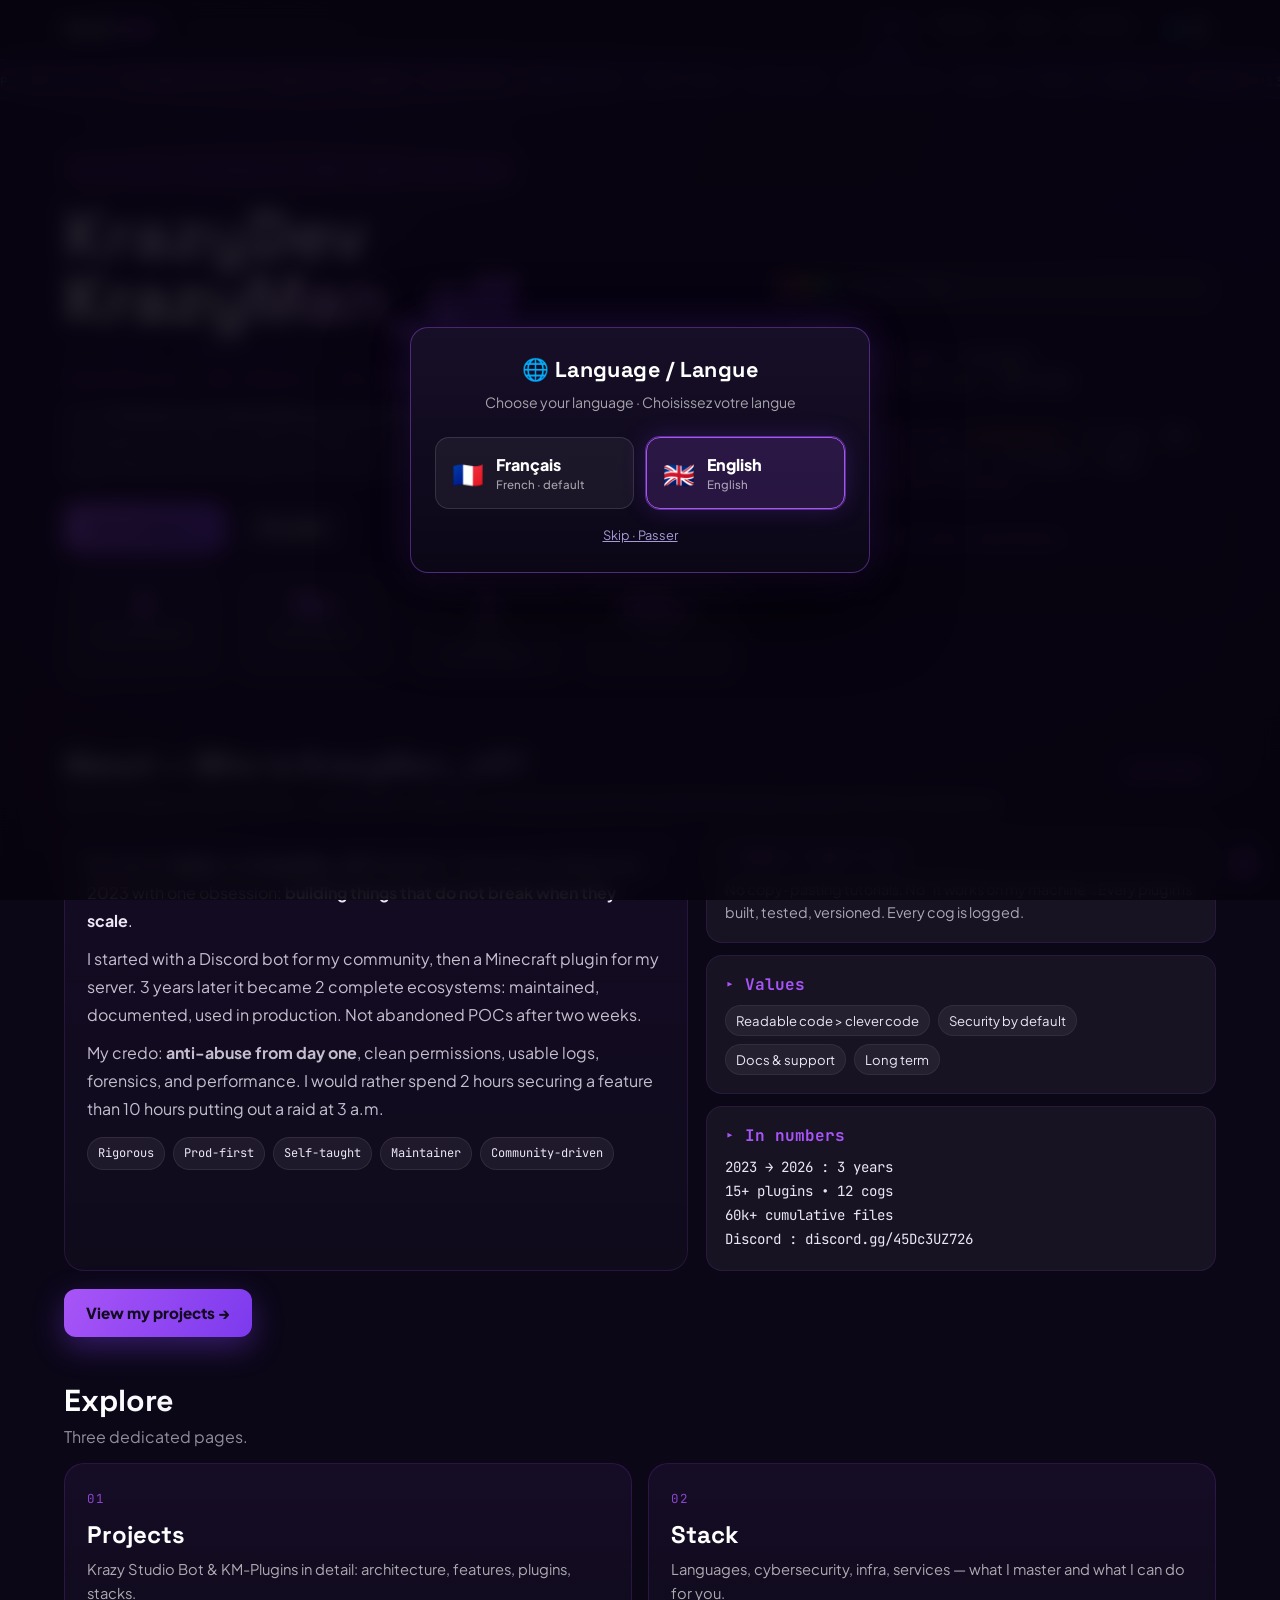
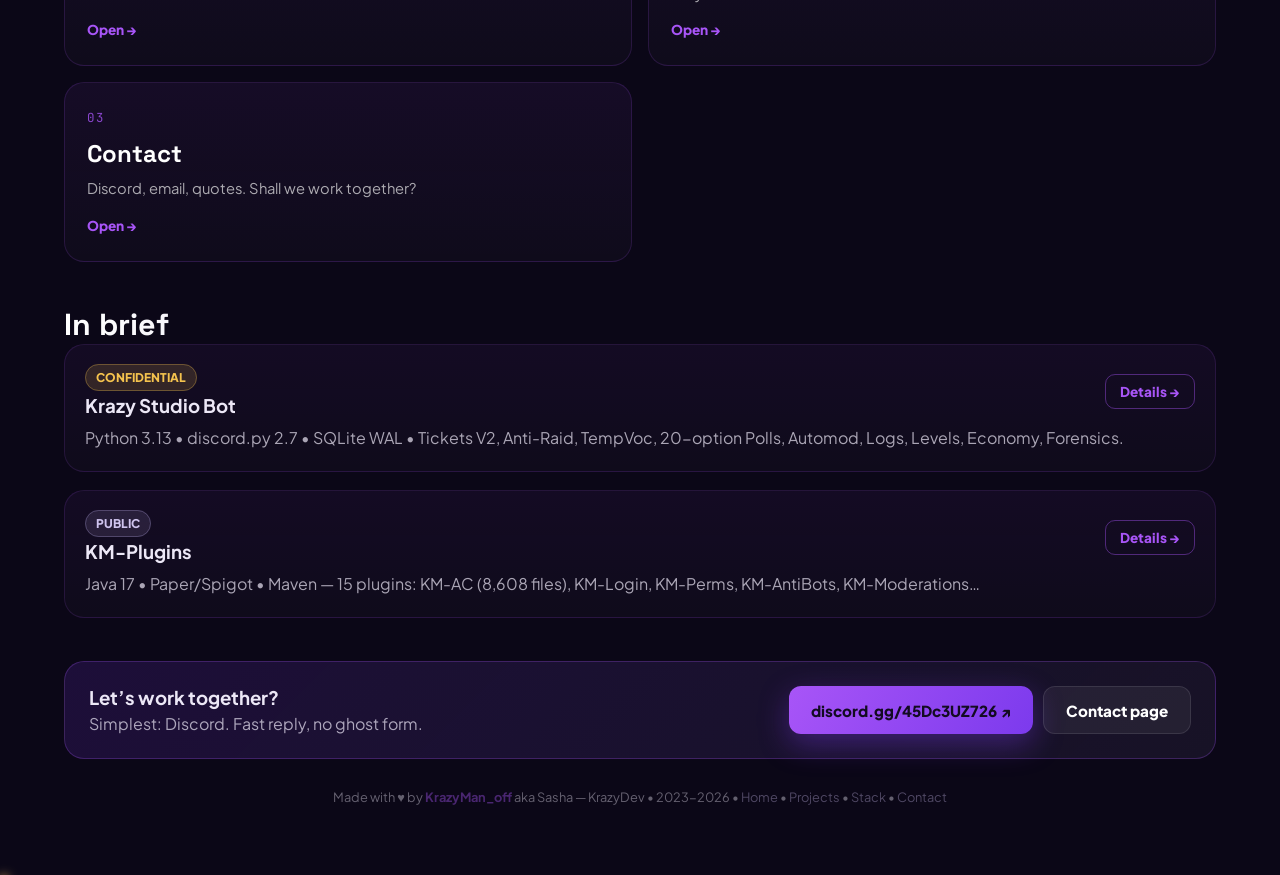
==== public/index.html @ 77fc1804 "Fix: chargez easter-egg.css sur toutes les pages + crystal plus visible" ====
<!DOCTYPE html>
<html lang="fr">
<head>
<meta charset="UTF-8">
<meta name="viewport" content="width=device-width, initial-scale=1.0">
<title>KrazyDev — KrazyMan_off (Sasha) | Accueil</title>
<script src="js/guard.js"></script>
<meta name="description" content="KrazyMan_off aka Sasha — KrazyDev. Bot Discord ultra-complet & suite KM-Plugins Minecraft premium. 3 ans de prod, 60k+ fichiers.">
<link href="https://fonts.googleapis.com/css2?family=JetBrains+Mono:wght@400;700&family=Plus+Jakarta+Sans:wght@400;600;800&family=Space+Grotesk:wght@400;600;700&display=swap" rel="stylesheet">
<link rel="stylesheet" href="css/style.css">
<link rel="stylesheet" href="css/easter-egg.css">
</head>
<body>
<div id="loader"><div class="loader-inner"><div class="loader-logo">KRAZY<span>DEV</span></div><div class="loader-bar"><span></span></div><p>Chargement sécurisé...</p></div></div>
<div id="progress"></div>
<canvas id="particles" style="opacity:.4"></canvas>
<div class="bg"></div><div class="grid-bg"></div><div class="scanline"></div>
<nav><div class="nav-inner"><div class="logo glitch" data-text="KRAZYDEV">KRAZY<span>DEV</span></div><div class="nav-links"><a href="index.html" class="active">Accueil</a><a href="projets.html">Projets</a><a href="skills.html">Stack</a><a href="contact.html">Contact</a></div></div></nav>
<div class="marquee"><div class="marquee-track"><span>PYTHON 3.13 • DISCORD.PY 2.7 • JAVA 17 • PAPER • RUST/AXUM • SQLITE WAL • ANTI-RAID • ANTI-BOT • MATPLOTLIB • MAVEN • TOKIO • TOWER • </span><span>PYTHON 3.13 • DISCORD.PY 2.7 • JAVA 17 • PAPER • RUST/AXUM • SQLITE WAL • ANTI-RAID • ANTI-BOT • MATPLOTLIB • MAVEN • TOKIO • TOWER • </span></div></div>

<!-- HERO -->
<div class="hero">
  <div class="reveal visible">
    <div class="kicker">● Disponible • Portfolio v2 • 2023 — 2026 • Prod ready</div>
    <h1 class="glitch" data-text="KrazyDev">KrazyDev<br><em>KrazyMan_off</em></h1>
    <p style="font-family:'JetBrains Mono',monospace;color:var(--red);font-size:.82rem;letter-spacing:.14em;opacity:.75;margin-top:4px">aka SASHA — CYBERSÉCURITÉ & DEV</p>
    <p style="font-family:'JetBrains Mono',monospace;color:var(--red);font-size:.95rem;margin-top:8px"><span id="typewriter" class="typewriter"></span></p>
    <p class="subtitle" style="margin-top:12px">Je construis des <b>infrastructures qui tiennent en prod</b> : un bot Discord qui gère des milliers de membres sans broncher, et une suite de plugins Paper qui fait tourner des serveurs Minecraft sans lag. Pas de bullshit, du code qui ship.</p>
    <div class="hero-cta">
      <a href="projets.html" class="btn btn-primary">Voir les projets ↓</a>
      <a href="skills.html" class="btn btn-ghost">Ma stack</a>
    </div>
    <div class="stats">
      <div class="stat"><b data-count="2">0</b><span>Écosystèmes</span></div>
      <div class="stat"><b data-count="15" data-suffix="+">0</b><span>Plugins KM</span></div>
      <div class="stat"><b data-count="3">0</b><span>Ans maintenus</span></div>
      <div class="stat"><b data-count="60" data-suffix="k+">0</b><span>Fichiers</span></div>
    </div>
  </div>
  <div class="terminal reveal visible">
    <div class="term-head"><div class="dot" style="background:#ff5f56"></div><div class="dot" style="background:#ffbd2e"></div><div class="dot" style="background:#27c93f"></div><span style="margin-left:8px;opacity:.5;font-family:'JetBrains Mono',monospace;font-size:.78rem">krazy@krazydev:~</span></div>
    <div class="term-body">
      <div><span style="opacity:.5">$</span> whoami</div>
      <div><b>KrazyMan_off — Sasha</b> — KrazyDev</div>
      <div><span style="opacity:.5">alias</span> Joshua • Dev & Sec • 2023-2026</div>
      <div style="margin-top:8px"><span style="opacity:.5">$</span> ls --prod</div>
      <div>drwxr <b>Krazy-Studio-Bot</b> <span style="color:#f5c34e">confidentiel</span> — 12 cogs • WAL</div>
      <div>drwxr <b>KM-Plugins/</b> <span style="color:#c7cdd9">public</span> — 15 plugins • Paper</div>
      <div>drwxr <b>css/ js/ src/</b> <span style="color:#a855f7">Rust/Axum</span></div>
      <div style="margin-top:8px"><span style="opacity:.5">$</span> uptime</div>
      <div><span style="color:#a855f7">● 3 ans de maintenance continue</span></div>
    </div>
  </div>
</div>

<div class="wrap">

  <!-- A PROPOS -->
  <div class="section reveal" id="apropos">
    <div style="display:flex;justify-content:space-between;align-items:baseline;gap:12px;flex-wrap:wrap">
      <h2>À propos — Qui est KrazyMan_off ?</h2>
      <span class="kicker" style="font-size:.7rem">akA SASHA</span>
    </div>
    <p class="lead">Derrière KrazyDev, il y a Sasha — passionné, têtu, et obsédé par le détail qui fait qu'un projet tient en prod.</p>
    <div style="display:grid;grid-template-columns:1.1fr .9fr;gap:18px" class="two-col">
      <div class="card" style="padding:22px;line-height:1.75">
        <p>Je m'appelle <b>Sasha</b>, alias <b>KrazyMan_off</b> (KrazyDev). Je code depuis 2023 avec une obsession : <b>faire des trucs qui ne cassent pas quand ça scale</b>.</p>
        <p style="margin-top:10px;opacity:.82">J'ai commencé par un bot Discord pour ma commu, puis un plugin Minecraft pour mon serveur. 3 ans plus tard, c'est devenu 2 écosystèmes complets, maintenus, documentés, et utilisés en prod. Pas des POCs abandonnés au bout de 2 semaines.</p>
        <p style="margin-top:10px;opacity:.82">Mon crédo : <b>anti-abus dès le jour 1</b>, perms propres, logs exploitables, forensics, et perf. Je préfère passer 2h à sécuriser une feature que 10h à éteindre un raid à 3h du mat.</p>
        <div style="display:flex;gap:8px;flex-wrap:wrap;margin-top:14px"><span class="tag">Rigoureux</span><span class="tag">Prod-first</span><span class="tag">Autodidacte</span><span class="tag">Mainteneur</span><span class="tag">Community-driven</span></div>
      </div>
      <div style="display:grid;gap:12px" class="stack-side">
        <div class="skill" style="margin:0"><h4>▸ Ce que je ne fais pas</h4><p style="opacity:.7;font-size:.9rem;line-height:1.6">Pas de copier-coller de tutos. Pas de "ça marche chez moi". Chaque plugin est buildé, testé, versionné. Chaque cog est loggé.</p></div>
        <div class="skill" style="margin:0"><h4>▸ Valeurs</h4><ul><li>Code lisible > code clever</li><li>Sécurité par défaut</li><li>Doc & support</li><li>Long terme</li></ul></div>
        <div class="skill" style="margin:0"><h4>▸ En chiffres</h4><p style="font-family:'JetBrains Mono',monospace;font-size:.88rem;line-height:1.7">2023 → 2026 : 3 ans<br>15+ plugins • 12 cogs<br>60k+ fichiers cumulés<br>Discord : discord.gg/45Dc3UZ726</p></div>
      </div>
    </div>
    <div class="nav-arrows" style="margin-top:18px"><a href="projets.html" class="btn btn-primary">Voir mes projets →</a></div>
  </div>

  <!-- NAVIGATION PAGES -->
  <div class="section reveal">
    <h2>Explorer</h2>
    <p class="lead">Trois pages dédiées.</p>
    <div class="page-grid">
      <a href="projets.html" class="page-card tilt"><div class="pc-num">01</div><h3>Projets</h3><p>Krazy Studio Bot & KM-Plugins dans le détail : archi, features, plugins, stacks.</p><span class="pc-go">Ouvrir →</span></a>
      <a href="skills.html" class="page-card tilt"><div class="pc-num">02</div><h3>Stack</h3><p>Langages, cybersécurité, infra, services — ce que je maîtrise et ce que je peux faire pour toi.</p><span class="pc-go">Ouvrir →</span></a>
      <a href="contact.html" class="page-card tilt"><div class="pc-num">03</div><h3>Contact</h3><p>Discord, email, devis. On bosse ensemble ?</p><span class="pc-go">Ouvrir →</span></a>
    </div>
  </div>

  <!-- FLASH PROJETS -->
  <div class="section reveal">
    <h2>En bref</h2>
    <div class="projects">
      <div class="card" style="padding:20px">
        <div style="display:flex;justify-content:space-between;gap:12px;flex-wrap:wrap;align-items:center">
          <div><span class="badge badge-confidentiel">CONFIDENTIEL</span><h3 style="margin-top:8px">Krazy Studio Bot</h3></div>
          <a href="projets.html" class="links-a">Détail →</a>
        </div>
        <p style="opacity:.7;margin-top:8px;line-height:1.6">Python 3.13 • discord.py 2.7 • SQLite WAL • Tickets V2, Anti-Raid, TempVoc, Sondages 20 options, Automod, Logs, Niveaux, Économie, Forensics.</p>
      </div>
      <div class="card" style="padding:20px">
        <div style="display:flex;justify-content:space-between;gap:12px;flex-wrap:wrap;align-items:center">
          <div><span class="badge badge-public">PUBLIC</span><h3 style="margin-top:8px">KM-Plugins</h3></div>
          <a href="projets.html" class="links-a">Détail →</a>
        </div>
        <p style="opacity:.7;margin-top:8px;line-height:1.6">Java 17 • Paper/Spigot • Maven — 15 plugins : KM-AC (8 608 fichiers), KM-Login, KM-Perms, KM-AntiBots, KM-Moderations…</p>
      </div>
    </div>
  </div>

  <!-- CONTACT RAPIDE -->
  <div class="section reveal">
    <div class="cta">
      <div><h3>On bosse ensemble ?</h3><p style="opacity:.7;margin-top:4px">Le plus simple : Discord. Réponse rapide, pas de formulaire fantôme.</p></div>
      <div style="display:flex;gap:10px;flex-wrap:wrap">
        <a href="https://discord.gg/45Dc3UZ726" target="_blank" class="btn btn-primary">discord.gg/45Dc3UZ726 ↗</a>
        <a href="contact.html" class="btn btn-ghost">Page contact</a>
      </div>
    </div>
  </div>

  <footer>Fait avec ♥ par <b style="color:var(--red)">KrazyMan_off</b> aka Sasha — KrazyDev • 2023-2026 • <a href="index.html">Accueil</a> • <a href="projets.html">Projets</a> • <a href="skills.html">Stack</a> • <a href="contact.html">Contact</a></footer>
</div>

<script src="js/i18n.js"></script>
<script src="js/particles.js"></script>
<script src="js/easter-egg.js"></script>
<script src="js/app.js"></script>
</body>
</html>
---- public/css/style.css ----
*{margin:0;padding:0;box-sizing:border-box}
:root{--neon:#d946ef;--red:#a855f7;--crimson:#7c3aed;--gold:#f5c34e;--gray:#a79bd4;--gray-2:#6b5f95;--dark:#0b0717;--card:rgba(255,255,255,.05)}
html{scroll-behavior:smooth}
body{font-family:'Plus Jakarta Sans',sans-serif;background:#0b0717;color:#ece7f6;overflow-x:hidden}
.bg{position:fixed;inset:0;z-index:-4;background:
  radial-gradient(1000px 700px at 15% -5%, rgba(168,85,247,.20), transparent 60%),
  radial-gradient(800px 600px at 105% 15%, rgba(124,58,237,.16), transparent 55%),
  radial-gradient(700px 500px at -10% 95%, rgba(245,195,78,.07), transparent 60%),
  linear-gradient(180deg,#0c0719 0%, #140c28 50%, #0e0a1c 100%)}
.noise{position:fixed;inset:0;z-index:0;pointer-events:none;opacity:.04;
  background-image:url('data:image/svg+xml,<svg xmlns="http://www.w3.org/2000/svg" width="120" height="120"><filter id="n"><feTurbulence type="fractalNoise" baseFrequency="0.9" numOctaves="2"/></filter><rect width="120" height="120" filter="url(%23n)" opacity="0.6"/></svg>')}
.vignette{position:fixed;inset:0;z-index:-2;pointer-events:none;background:radial-gradient(ellipse at center, transparent 62%, rgba(8,4,16,.5) 100%)}
.grid-bg{position:fixed;inset:0;z-index:-3;opacity:.07;background-image:linear-gradient(rgba(168,85,247,.5) 1px, transparent 1px), linear-gradient(90deg, rgba(168,85,247,.5) 1px, transparent 1px);background-size:50px 50px;animation:gridMove 20s linear infinite}
@keyframes gridMove{to{transform:translate(50px,50px)}}
/* étincelles d'Esprit — écho au halo violet de Tohka */
.twinkle{position:fixed;inset:0;z-index:-1;pointer-events:none;opacity:.5;
  background-image:
    radial-gradient(1.5px 1.5px at 12% 22%, rgba(245,195,78,.7) 50%, transparent 51%),
    radial-gradient(1px 1px at 68% 12%, rgba(217,70,239,.7) 50%, transparent 51%),
    radial-gradient(1.5px 1.5px at 82% 38%, rgba(168,85,247,.7) 50%, transparent 51%),
    radial-gradient(1px 1px at 35% 62%, rgba(207,180,255,.6) 50%, transparent 51%),
    radial-gradient(1.5px 1.5px at 90% 74%, rgba(245,195,78,.6) 50%, transparent 51%),
    radial-gradient(1px 1px at 20% 86%, rgba(217,70,239,.6) 50%, transparent 51%);
  background-size:380px 380px;animation:twinkle 7s ease-in-out infinite}
@keyframes twinkle{0%,100%{opacity:.32}50%{opacity:.62}}
nav{position:sticky;top:0;z-index:20;backdrop-filter:blur(16px);background:rgba(11,7,23,.8);
  border-bottom:1px solid rgba(168,85,247,.22);box-shadow:0 1px 18px rgba(124,58,237,.18)}
.nav-inner{max-width:1200px;margin:0 auto;padding:14px 24px;display:flex;justify-content:space-between;align-items:center}
.logo{font-family:'Space Grotesk',sans-serif;font-weight:700;letter-spacing:.12em}
.logo span{color:var(--red);text-shadow:0 0 14px rgba(168,85,247,.75);animation:neonPulse 2.2s ease-in-out infinite}
@keyframes neonPulse{0%,100%{text-shadow:0 0 10px rgba(168,85,247,.6)}50%{text-shadow:0 0 22px rgba(168,85,247,1), 0 0 40px rgba(124,58,237,.5)}}
.nav-links{display:flex;gap:22px}
.nav-links a{color:#fff;text-decoration:none;opacity:.62;transition:.2s;font-size:.9rem}
.nav-links a:hover{opacity:1;color:var(--red)}
.hero{max-width:1200px;margin:0 auto;padding:56px 24px 20px;display:grid;grid-template-columns:1.2fr .8fr;gap:28px;align-items:center}
@media(max-width:900px){.hero{grid-template-columns:1fr}}
.kicker{display:inline-flex;gap:8px;align-items:center;background:rgba(168,85,247,.1);border:1px solid rgba(168,85,247,.3);color:var(--red);padding:6px 14px;border-radius:100px;font-family:'JetBrains Mono',monospace;font-size:.78rem;letter-spacing:.08em;animation:fadeDown .6s ease}
h1{font-family:'Space Grotesk',sans-serif;font-size:clamp(2.4rem,6vw,4.2rem);line-height:.95;margin:18px 0 12px}
h1 em{background:linear-gradient(90deg,#fff 15%, var(--red) 40%, var(--crimson) 62%, var(--gray) 85%, #fff 100%);background-size:220% auto;-webkit-background-clip:text;-webkit-text-fill-color:transparent;font-style:normal;animation:gradientShift 5s linear infinite}
@keyframes gradientShift{to{background-position:220% center}}
.glitch{position:relative}
.glitch::before,.glitch::after{content:attr(data-text);position:absolute;inset:0;opacity:0}
.glitch:hover::before{animation:glitch1 .3s infinite;opacity:.7;color:var(--red);clip-path:polygon(0 0,100% 0,100% 45%,0 45%)}
.glitch:hover::after{animation:glitch2 .3s infinite;opacity:.7;color:var(--crimson);clip-path:polygon(0 55%,100% 55%,100% 100%,0 100%)}
@keyframes glitch1{0%{transform:translate(1px,0)}50%{transform:translate(-1px,0)}100%{transform:translate(1px,0)}}
@keyframes glitch2{0%{transform:translate(-1px,0)}50%{transform:translate(1px,0)}100%{transform:translate(-1px,0)}}
.subtitle{opacity:.74;line-height:1.65;max-width:620px}
.scanline{position:fixed;inset:0;pointer-events:none;z-index:1;opacity:.05;background:repeating-linear-gradient(0deg, transparent 0px, transparent 2px, rgba(168,85,247,.6) 3px);animation:scan 8s linear infinite}
@keyframes scan{from{transform:translateY(0)}to{transform:translateY(20px)}}
.hero-cta{display:flex;gap:12px;margin-top:22px;flex-wrap:wrap}
.btn{height:48px;padding:0 22px;border-radius:12px;border:none;font-weight:800;cursor:pointer;transition:transform .15s, box-shadow .15s;display:inline-flex;align-items:center;justify-content:center;text-decoration:none;font-family:'Plus Jakarta Sans',sans-serif;font-size:.95rem}
.btn:hover{transform:translateY(-2px)}
.btn-primary{background:linear-gradient(120deg,var(--red),var(--crimson));color:#130b22;box-shadow:0 10px 30px rgba(124,58,237,.38)}
.btn-ghost{background:rgba(255,255,255,.06);border:1px solid rgba(255,255,255,.1);color:#fff}
.terminal{background:rgba(19,12,34,.92);border:1px solid rgba(168,85,247,.18);border-radius:18px;overflow:hidden;box-shadow:0 20px 60px rgba(0,0,0,.5);transform:translateY(0);animation:floatCard 6s ease-in-out infinite}
@keyframes floatCard{0%,100%{transform:translateY(0)}50%{transform:translateY(-6px)}}
.term-head{height:38px;background:rgba(255,255,255,.04);display:flex;align-items:center;gap:8px;padding:0 14px;border-bottom:1px solid rgba(168,85,247,.12)}
.dot{width:12px;height:12px;border-radius:50%}
.term-body{padding:18px 16px;font-family:'JetBrains Mono',monospace;font-size:.86rem;line-height:1.7;color:#c8bcdc}
.term-body b{color:var(--red)}
.wrap{max-width:1200px;margin:0 auto;padding:0 24px 60px}
.section{margin-top:44px}
.section h2{font-family:'Space Grotesk',sans-serif;font-size:1.9rem;background:linear-gradient(90deg,#fff, var(--gray));-webkit-background-clip:text;-webkit-text-fill-color:transparent}
.lead{opacity:.6;margin:6px 0 16px}
.reveal{opacity:0;transform:translateY(18px);transition:opacity .6s ease, transform .6s ease}
.reveal.visible{opacity:1;transform:translateY(0)}
.stats{display:grid;grid-template-columns:repeat(4,1fr);gap:12px;margin-top:18px}
@media(max-width:700px){.stats{grid-template-columns:repeat(2,1fr)}}
.stat{background:var(--card);border:1px solid rgba(168,85,247,.12);border-radius:16px;padding:16px;text-align:center;transition:transform .2s, border-color .2s}
.stat:hover{transform:translateY(-4px);border-color:rgba(168,85,247,.4)}
.stat b{font-size:1.8rem;color:var(--red);display:block;text-shadow:0 0 14px rgba(168,85,247,.5)}
.stat span{font-size:.75rem;letter-spacing:.1em;text-transform:uppercase;opacity:.6}
.projects{display:grid;gap:18px}
.card{background:linear-gradient(180deg, rgba(168,85,247,.06), rgba(255,255,255,.02));border:1px solid rgba(168,85,247,.14);border-radius:20px;overflow:hidden;transition:transform .25s, box-shadow .25s, border-color .25s}
.card:hover{transform:translateY(-6px);border-color:rgba(168,85,247,.5);box-shadow:0 20px 50px rgba(0,0,0,.4), 0 0 34px rgba(124,58,237,.16)}
.card-head{padding:22px 22px 0;display:flex;justify-content:space-between;gap:12px;flex-wrap:wrap}
.badge{padding:5px 10px;border-radius:100px;font-size:.75rem;font-weight:800}
.badge-maintenu{background:rgba(217,70,239,.14);color:#f0a1fa;border:1px solid rgba(217,70,239,.34)}
.badge-confidentiel{background:rgba(245,195,78,.14);color:var(--gold);border:1px solid rgba(245,195,78,.3)}
.badge-public{background:rgba(167,155,212,.14);color:#cfc4ee;border:1px solid rgba(167,155,212,.32)}
.badge-stress{background:rgba(56,239,125,.12);color:#5cf09a;border:1px solid rgba(56,239,125,.35)}
.badge-dev{background:rgba(245,195,78,.14);color:var(--gold);border:1px solid rgba(245,195,78,.32)}
.tags{display:flex;gap:8px;flex-wrap:wrap;margin:12px 0}
.tag{font-family:'JetBrains Mono',monospace;font-size:.75rem;background:rgba(255,255,255,.06);border:1px solid rgba(255,255,255,.08);padding:5px 10px;border-radius:100px;transition:.2s}
.tag:hover{background:rgba(168,85,247,.14);border-color:rgba(168,85,247,.34)}
.links{display:flex;gap:10px;flex-wrap:wrap;margin-top:14px}
.links a{font-size:.85rem;font-weight:700;text-decoration:none;padding:8px 14px;border-radius:10px;border:1px solid rgba(255,255,255,.1);background:rgba(255,255,255,.05);color:#fff;transition:.2s}
.links a:hover{background:rgba(255,255,255,.12)}
.links a.primary{background:linear-gradient(120deg,var(--red),var(--crimson));color:#fff}
.subgrid{display:grid;grid-template-columns:repeat(3,1fr);gap:10px;margin-top:14px}
@media(max-width:900px){.subgrid{grid-template-columns:repeat(2,1fr)}}
@media(max-width:560px){.subgrid{grid-template-columns:1fr}}
.mini{background:rgba(255,255,255,.04);border:1px solid rgba(255,255,255,.07);border-radius:14px;padding:12px;transition:.2s}
.mini:hover{background:rgba(168,85,247,.08);transform:translateY(-2px)}
.plg-ico{width:44px;height:44px;border-radius:50%;flex-shrink:0;object-fit:contain;filter:drop-shadow(0 0 8px rgba(168,85,247,.3));transition:filter .25s}
.card:hover .plg-ico{filter:drop-shadow(0 0 14px rgba(168,85,247,.55))}
.st-chips{display:flex;gap:8px;flex-wrap:wrap;margin-top:12px;align-items:center}
.st-chip{display:inline-flex;align-items:center;gap:6px;background:rgba(255,255,255,.05);border:1px solid rgba(255,255,255,.1);border-radius:100px;padding:4px 11px;font-family:'JetBrains Mono',monospace;font-size:.72rem;color:#cfc4ee;cursor:help;transition:.2s}
.st-chip img{width:15px;height:15px;object-fit:contain}
.st-chip:hover{border-color:rgba(168,85,247,.45);background:rgba(168,85,247,.09)}
.st-chip-ok img{filter:drop-shadow(0 0 4px rgba(56,239,125,.4))}
.st-chip-no img{filter:drop-shadow(0 0 4px rgba(168,85,247,.45))}

/* ==== BENCHMARKS ==== */
.bench-grid{display:grid;grid-template-columns:repeat(3,1fr);gap:8px;margin-top:12px}
.bench{background:rgba(11,7,23,.5);border:1px solid rgba(168,85,247,.2);border-radius:12px;padding:10px 8px;text-align:center;transition:border-color .25s, background .25s}
.bench:hover{border-color:rgba(168,85,247,.55);background:rgba(168,85,247,.09)}
.bench b{display:block;font-size:1.15rem;color:var(--red);text-shadow:0 0 12px rgba(168,85,247,.5);font-family:'JetBrains Mono',monospace}
.bench span{display:block;font-size:.66rem;letter-spacing:.08em;text-transform:uppercase;opacity:.55;margin-top:3px}
/* ==== DOWNLOAD ==== */
.dl-wrap{margin-top:14px;display:flex;align-items:center;justify-content:space-between;gap:10px;flex-wrap:wrap;border-top:1px dashed rgba(255,255,255,.06);padding-top:14px}
.dl-btn{display:inline-flex;align-items:center;gap:8px;padding:10px 18px;border-radius:10px;font-family:'JetBrains Mono',monospace;font-size:.8rem;font-weight:700;text-decoration:none;background:linear-gradient(120deg,var(--red),var(--crimson));color:#fff;box-shadow:0 8px 24px rgba(124,58,237,.36);transition:.2s;cursor:pointer}
.dl-btn:hover{transform:translateY(-2px);box-shadow:0 12px 30px rgba(124,58,237,.5)}
.dl-btn.disabled{background:rgba(255,255,255,.05);border:1px solid rgba(255,255,255,.12);color:#6b5f95;box-shadow:none;cursor:not-allowed;pointer-events:none}
.dl-btn.disabled:hover{transform:none;box-shadow:none}

/* ==== DOWNLOAD MODAL (style Modrinth) ==== */
.dl-backdrop{position:fixed;inset:0;z-index:1000;background:rgba(6,3,14,.82);backdrop-filter:blur(8px);display:flex;align-items:center;justify-content:center;opacity:0;visibility:hidden;transition:opacity .25s, visibility .25s;padding:20px}
.dl-backdrop.open{opacity:1;visibility:visible}
.dl-pop{width:min(600px,100%);max-height:90vh;overflow:auto;background:linear-gradient(180deg,rgba(23,15,40,.98),rgba(11,7,23,.98));border:1px solid rgba(168,85,247,.4);border-radius:18px;box-shadow:0 30px 80px rgba(0,0,0,.6), 0 0 40px rgba(124,58,237,.22);transform:translateY(14px);transition:transform .25s;color:#fff}
.dl-backdrop.open .dl-pop{transform:translateY(0)}
.dl-pop-head{display:flex;gap:14px;align-items:center;padding:20px 22px 14px;border-bottom:1px solid rgba(255,255,255,.06)}
.dl-pop-head img{width:46px;height:46px;border-radius:50%;object-fit:contain;filter:drop-shadow(0 0 8px rgba(168,85,247,.35))}
.dl-pop-head h3{font-size:1.25rem;letter-spacing:.02em}
.dl-pop-head .dl-x{margin-left:auto;background:rgba(255,255,255,.05);border:1px solid rgba(255,255,255,.12);color:#cfc4ee;width:34px;height:34px;border-radius:10px;cursor:pointer;font-size:1rem;transition:.2s;font-family:'Plus Jakarta Sans',sans-serif}
.dl-pop-head .dl-x:hover{background:rgba(168,85,247,.16);border-color:rgba(168,85,247,.45);color:#fff}
.dl-pop-body{padding:18px 22px 24px}
.dl-lbl{font-family:'JetBrains Mono',monospace;font-size:.68rem;letter-spacing:.14em;text-transform:uppercase;color:var(--gray);margin:0 0 9px;display:flex;align-items:center;gap:8px}
.dl-lbl::after{content:"";flex:1;height:1px;background:linear-gradient(90deg,rgba(255,255,255,.14),transparent)}
.dl-plats{display:grid;grid-template-columns:1fr 1fr;gap:10px;margin-bottom:6px}
@media(max-width:520px){.dl-plats{grid-template-columns:1fr}}
.dl-plat{background:rgba(255,255,255,.04);border:1px solid rgba(255,255,255,.1);border-radius:12px;padding:13px 14px;cursor:pointer;transition:.2s;position:relative}
.dl-plat:hover{border-color:rgba(168,85,247,.4);background:rgba(168,85,247,.07)}
.dl-plat.active{border-color:var(--red);background:rgba(168,85,247,.12);box-shadow:0 0 0 1px rgba(168,85,247,.45), 0 0 24px rgba(124,58,237,.2)}
.dl-plat.active::after{content:"✓";position:absolute;top:10px;right:12px;color:var(--red);font-weight:800}
.dl-plat b{display:block;font-size:.9rem;font-weight:800}
.dl-plat small{display:block;font-size:.72rem;opacity:.55;margin-top:3px;font-family:'JetBrains Mono',monospace}
.dl-vers{margin-top:16px}
.dl-gv{display:flex;gap:10px;flex-wrap:wrap}
.dl-ver{background:rgba(167,155,212,.08);border:1px solid rgba(167,155,212,.34);border-radius:10px;padding:9px 16px;cursor:pointer;font-family:'JetBrains Mono',monospace;font-size:.82rem;transition:.2s;color:#cfc4ee}
.dl-ver:hover{border-color:rgba(168,85,247,.7);background:rgba(168,85,247,.16)}
.dl-ver.active{background:rgba(168,85,247,.18);border-color:var(--red);color:var(--red)}
.dl-proxy{margin-top:16px}
.dl-proxy select{width:100%;background:rgba(11,7,23,.9);border:1px solid rgba(255,255,255,.14);border-radius:10px;padding:11px 14px;color:#fff;font-family:'JetBrains Mono',monospace;font-size:.85rem;transition:.2s;cursor:pointer}
.dl-proxy select:focus{border-color:var(--red);outline:none;box-shadow:0 0 0 3px rgba(168,85,247,.18)}
.dl-sum{margin-top:16px;display:flex;align-items:center;justify-content:space-between;gap:10px;background:rgba(168,85,247,.07);border:1px dashed rgba(168,85,247,.34);border-radius:12px;padding:11px 14px;font-family:'JetBrains Mono',monospace;font-size:.74rem}
.dl-sum .f{color:var(--red);word-break:break-all}
.dl-sum .m{opacity:.6;text-align:right;white-space:nowrap}
.dl-build{width:100%;height:50px;margin-top:16px;font-size:.95rem;letter-spacing:.04em;border:none;display:flex;align-items:center;justify-content:center;gap:8px}
.dl-build[disabled]{cursor:not-allowed;filter:grayscale(.6);opacity:.7}
.dl-pop-foot{padding:0 22px 20px;display:flex;flex-direction:column;gap:10px}
.dl-big{display:block;width:100%;text-align:center;padding:14px;border-radius:12px;background:linear-gradient(120deg,var(--red),var(--crimson));color:#fff;font-family:'JetBrains Mono',monospace;font-weight:700;letter-spacing:.05em;border:none;cursor:pointer;box-shadow:0 10px 26px rgba(124,58,237,.4);transition:.2s;font-size:.9rem}
.dl-big:hover{transform:translateY(-2px);box-shadow:0 14px 34px rgba(124,58,237,.55)}
.dl-coming{display:flex;align-items:center;gap:10px;padding:14px 16px;border:1px dashed rgba(245,195,78,.42);background:rgba(245,195,78,.09);border-radius:12px;color:var(--gold);font-family:'JetBrains Mono',monospace;font-size:.82rem}
.skills{display:grid;grid-template-columns:repeat(3,1fr);gap:12px}
@media(max-width:800px){.skills{grid-template-columns:1fr}}
.skill{background:var(--card);border:1px solid rgba(168,85,247,.12);border-radius:16px;padding:18px}
.skill h4{color:var(--red);font-family:'JetBrains Mono',monospace;margin-bottom:10px}
.skill ul{list-style:none;display:flex;flex-wrap:wrap;gap:8px}
.skill li{background:rgba(255,255,255,.06);border:1px solid rgba(255,255,255,.06);padding:6px 10px;border-radius:100px;font-size:.82rem}
.timeline{border-left:2px solid rgba(168,85,247,.3);margin-left:8px;padding-left:18px;display:grid;gap:14px}
.tl-item{position:relative}
.tl-item::before{content:"";position:absolute;left:-26px;top:6px;width:10px;height:10px;border-radius:50%;background:var(--red);box-shadow:0 0 12px var(--red)}
.cta{background:linear-gradient(135deg, rgba(124,58,237,.16), rgba(167,155,212,.08));border:1px solid rgba(168,85,247,.26);border-radius:20px;padding:24px;display:flex;justify-content:space-between;gap:16px;flex-wrap:wrap;align-items:center}
#particles{position:fixed;inset:0;pointer-events:none;z-index:-1;opacity:.55;filter:saturate(1.2)}
.typewriter{border-right:2px solid var(--red);animation:blink .7s infinite}
@keyframes blink{50%{border-color:transparent}}
@keyframes fadeDown{from{opacity:0;transform:translateY(-10px)}to{opacity:1;transform:translateY(0)}}
#loader{position:fixed;inset:0;z-index:100;background:#0b0717;display:flex;align-items:center;justify-content:center;transition:opacity .6s ease, visibility .6s}
#loader.hide{opacity:0;visibility:hidden}
.loader-inner{text-align:center}
.loader-logo{font-family:'Space Grotesk',sans-serif;font-weight:800;letter-spacing:.18em;font-size:1.6rem}
.loader-logo span{color:var(--red);text-shadow:0 0 16px rgba(168,85,247,.85)}
.loader-bar{width:220px;height:3px;background:rgba(255,255,255,.08);border-radius:100px;margin:14px auto;overflow:hidden}
.loader-bar span{display:block;height:100%;width:0;background:linear-gradient(90deg,var(--red),var(--crimson));animation:load 1.2s ease forwards;box-shadow:0 0 10px var(--red)}
@keyframes load{to{width:100%}}
#progress{position:fixed;top:0;left:0;height:2px;width:0;background:linear-gradient(90deg,var(--red),var(--crimson));z-index:99;box-shadow:0 0 8px var(--red);transition:width .1s}
.marquee{overflow:hidden;white-space:nowrap;border-top:1px solid rgba(168,85,247,.14);border-bottom:1px solid rgba(168,85,247,.14);background:rgba(168,85,247,.05);padding:8px 0}
.marquee-track{display:inline-flex;animation:marquee 18s linear infinite}
.marquee-track span{font-family:'JetBrains Mono',monospace;font-size:.78rem;letter-spacing:.14em;opacity:.45;padding-right:24px}
@keyframes marquee{from{transform:translateX(0)}to{transform:translateX(-50%)}}
.card{position:relative}
.card::before{content:"";position:absolute;inset:0;border-radius:20px;padding:1px;background:linear-gradient(90deg,transparent,var(--red),var(--gold),transparent);mask:linear-gradient(#fff 0 0) content-box, linear-gradient(#fff 0 0);mask-composite:exclude;opacity:0;transition:opacity .3s;pointer-events:none}
.card:hover::before{opacity:.45}
/* coins brackets type HUD cyber */
.card::after,.page-card::after{content:"";position:absolute;top:6px;right:6px;bottom:6px;left:6px;pointer-events:none;opacity:0;transition:opacity .3s;
  background-image:
    linear-gradient(var(--red),var(--red)),linear-gradient(var(--red),var(--red)),linear-gradient(var(--red),var(--red)),linear-gradient(var(--red),var(--red)),
    linear-gradient(var(--red),var(--red)),linear-gradient(var(--red),var(--red)),linear-gradient(var(--red),var(--red)),linear-gradient(var(--red),var(--red));
  background-repeat:no-repeat;background-size:16px 2px,2px 16px,16px 2px,2px 16px,16px 2px,2px 16px,16px 2px,2px 16px;
  background-position:0 0,0 0,100% 0,100% 0,0 100%,0 100%,100% 100%,100% 100%}
.card:hover::after,.page-card:hover::after{opacity:1}
.tilt{transform-style:preserve-3d;will-change:transform}
.cursor-dot{position:fixed;width:8px;height:8px;background:var(--gold);border-radius:50%;pointer-events:none;z-index:9999;mix-blend-mode:screen;box-shadow:0 0 10px var(--gold);opacity:.8;transition:transform .08s}
footer{opacity:.4;text-align:center;padding:30px 0 10px;font-size:.8rem}
.meta{font-family:'JetBrains Mono',monospace;font-size:.78rem;opacity:.6;margin-top:4px}
.files{font-family:'JetBrains Mono',monospace;font-size:.72rem;color:var(--red);margin-top:6px}

/* ===== MULTI-PAGES ===== */
.nav-links a.active{opacity:1;color:var(--red);position:relative}
.nav-links a.active::after{content:"";position:absolute;left:0;right:0;bottom:-6px;height:2px;background:linear-gradient(90deg,var(--red),var(--crimson));border-radius:2px;box-shadow:0 0 8px rgba(168,85,247,.7)}
.page-head h1{font-size:clamp(2.2rem,5vw,3.6rem);margin:14px 0 10px}
.page-head h1 em{background:linear-gradient(90deg,#fff 15%, var(--red) 45%, var(--crimson) 70%, var(--gray) 95%);background-size:220% auto;-webkit-background-clip:text;-webkit-text-fill-color:transparent;font-style:normal;animation:gradientShift 5s linear infinite}
.page-head{margin-bottom:10px}
.page-grid{display:grid;grid-template-columns:repeat(2,1fr);gap:16px}
@media(max-width:800px){.page-grid{grid-template-columns:1fr}}
.page-card{position:relative;display:block;background:linear-gradient(180deg,rgba(168,85,247,.07),rgba(255,255,255,.02));border:1px solid rgba(168,85,247,.16);border-radius:20px;padding:26px 22px;text-decoration:none;color:#fff;overflow:hidden;transition:transform .25s, box-shadow .25s, border-color .25s}
.page-card::hover-glow{}
.page-card:hover{transform:translateY(-6px);border-color:rgba(168,85,247,.55);box-shadow:0 20px 50px rgba(0,0,0,.4), 0 0 34px rgba(124,58,237,.18)}
.pc-num{font-family:'JetBrains Mono',monospace;font-size:.78rem;color:var(--red);letter-spacing:.15em;opacity:.8}
.page-card h3{font-family:'Space Grotesk',sans-serif;font-size:1.5rem;margin:12px 0 8px}
.page-card p{opacity:.65;font-size:.92rem;line-height:1.6}
.pc-go{display:inline-block;margin-top:16px;font-weight:800;font-size:.85rem;color:var(--red);transition:transform .2s}
.page-card:hover .pc-go{transform:translateX(4px);color:#fff}
.links-a{font-size:.85rem;font-weight:800;color:var(--red);text-decoration:none;border:1px solid rgba(168,85,247,.42);padding:8px 14px;border-radius:10px;transition:.2s}
.links-a:hover{background:rgba(168,85,247,.14)}
.nav-arrows a.btn{display:inline-flex;align-items:center;text-decoration:none;justify-content:center}
footer a{color:#b6a9d6;text-decoration:none}
footer a:hover{color:var(--red)}
/* ===== FORMULAIRE CONTACT ===== */
.form-grid{display:grid;grid-template-columns:1fr 1fr;gap:16px}
@media(max-width:600px){.form-grid{grid-template-columns:1fr}}
.form-field label{display:block;font-family:'JetBrains Mono',monospace;font-size:.75rem;letter-spacing:.08em;text-transform:uppercase;color:var(--gray);margin-bottom:6px}
.form-field input,.form-field textarea{width:100%;background:rgba(11,7,23,.85);border:1px solid rgba(255,255,255,.12);border-radius:12px;padding:13px 14px;color:#fff;font-family:'Plus Jakarta Sans',sans-serif;font-size:.95rem;transition:border-color .2s, box-shadow .2s;outline:none}
.form-field input:focus,.form-field textarea:focus{border-color:var(--red);box-shadow:0 0 0 3px rgba(168,85,247,.16), 0 0 20px rgba(124,58,237,.14)}
.form-field textarea{resize:vertical;min-height:120px}
.form-field input::placeholder,.form-field textarea::placeholder{color:rgba(167,155,212,.55)}
.form-actions{display:flex;align-items:center;gap:16px;margin-top:20px;flex-wrap:wrap}
.form-actions .btn{height:50px}
.form-note{font-size:.78rem;opacity:.55;flex:1;min-width:200px}
@media(max-width:700px){
  .two-col,.feat-grid,.cta-grid,.why-grid,.mini-grid,.svc-grid{grid-template-columns:1fr !important}
}
.card-body b{color:#fff}

/* ===== I18N (sélecteur de langue) ===== */
#lang-toggle{background:none;border:1px solid rgba(255,255,255,.16);color:#fff;border-radius:100px;padding:6px 12px;font-family:'JetBrains Mono',monospace;font-size:.78rem;font-weight:700;cursor:pointer;display:inline-flex;align-items:center;gap:6px;transition:.2s;white-space:nowrap}
#lang-toggle:hover{border-color:rgba(168,85,247,.6);color:var(--red);box-shadow:0 0 12px rgba(124,58,237,.18)}
#lang-picker{position:fixed;inset:0;z-index:2000;background:rgba(6,3,14,.85);backdrop-filter:blur(10px);display:flex;align-items:center;justify-content:center;padding:20px;opacity:0;visibility:hidden;transition:opacity .25s, visibility .25s}
#lang-picker.open{opacity:1;visibility:visible}
.lang-box{width:min(460px,100%);background:linear-gradient(180deg,rgba(23,15,40,.99),rgba(11,7,23,.99));border:1px solid rgba(168,85,247,.4);border-radius:18px;box-shadow:0 30px 80px rgba(0,0,0,.6), 0 0 40px rgba(124,58,237,.22);padding:28px 24px;color:#fff;text-align:center;transform:translateY(14px);transition:transform .25s}
#lang-picker.open .lang-box{transform:translateY(0)}
.lang-box h3{font-family:'Space Grotesk',sans-serif;font-size:1.35rem;letter-spacing:.02em}
.lang-box p{opacity:.62;font-size:.88rem;margin-top:8px;line-height:1.6}
.lang-choices{display:grid;grid-template-columns:1fr 1fr;gap:12px;margin-top:24px}
.lang-btn{display:flex;align-items:center;gap:12px;padding:16px;border-radius:14px;cursor:pointer;border:1px solid rgba(255,255,255,.12);background:rgba(255,255,255,.05);color:#fff;font-weight:800;font-size:1rem;transition:.2s;text-align:left;font-family:'Plus Jakarta Sans',sans-serif}
.lang-btn:hover{border-color:rgba(168,85,247,.55);background:rgba(168,85,247,.13)}
.lang-btn.suggested{border-color:var(--red);background:rgba(168,85,247,.17);box-shadow:0 0 0 1px rgba(168,85,247,.45), 0 0 24px rgba(124,58,237,.24)}
.lang-btn .f{font-size:1.6rem}
.lang-btn small{display:block;font-size:.72rem;opacity:.6;font-weight:500;margin-top:2px}
.lang-skip{margin-top:18px;background:none;border:none;color:var(--gray);cursor:pointer;font-size:.8rem;text-decoration:underline;font-family:'Plus Jakarta Sans',sans-serif}
.lang-skip:hover{color:var(--red)}

/* ===== RESPONSIVE FIXES ===== */
@media(max-width:900px){.subgrid{grid-template-columns:repeat(2,1fr) !important}}
@media(max-width:560px){.subgrid{grid-template-columns:1fr !important}}
@media(max-width:640px){
  .nav-inner{padding:12px 16px}
  .nav-links{gap:10px}
  .nav-links a{font-size:.8rem}
  .wrap,.hero{padding-left:16px;padding-right:16px}
  #lang-toggle{padding:5px 9px;font-size:.72rem}
  .dl-pop-head{padding:16px 16px 12px}
  .dl-pop-body{padding:16px 16px 18px}
  .dl-pop-foot{padding:0 16px 16px}
  .dl-sum{flex-direction:column;align-items:flex-start}
  .dl-sum .m{white-space:normal;text-align:left;word-break:break-all}
  .dl-big{font-size:.85rem}
  .dl-wrap{gap:8px}
  .bench-grid{gap:6px}
  .bench span{letter-spacing:.04em}
  .bench b{font-size:1.02rem}
  .lang-choices{grid-template-columns:1fr}
}
/* TV / très grand écran */
@media(min-width:1600px){
  .wrap,.hero{max-width:1440px}
  body{font-size:1.05rem}
  .hero h1{font-size:clamp(2.6rem,5vw,5.2rem)}
}
---- public/css/easter-egg.css ----
/* ===== EASTER EGG — Tohka Yatogami ===== */

/* Spirit Crystal Icon (petite, dans le footer) */
.spirit-crystal{
  position:fixed;bottom:20px;right:20px;z-index:50;
  width:32px;height:32px;cursor:pointer;
  opacity:.45;transition:opacity .4s, transform .4s;
  filter:drop-shadow(0 0 8px rgba(168,85,247,.6));
  animation:crystalSway 4s ease-in-out infinite;
}
@keyframes crystalSway{0%,100%{transform:translateY(0) rotate(-3deg)}50%{transform:translateY(-5px) rotate(3deg)}}
.spirit-crystal:hover{opacity:.95;transform:scale(1.3) rotate(15deg);filter:drop-shadow(0 0 16px rgba(168,85,247,.9)) drop-shadow(0 0 30px rgba(217,70,239,.5));}
.spirit-crystal::before{
  content:"";display:block;width:100%;height:100%;
  background:linear-gradient(135deg, #d946ef, #a855f7, #7c3aed);
  clip-path:polygon(50% 0%, 85% 25%, 85% 75%, 50% 100%, 15% 75%, 15% 25%);
  animation:crystalPulse 3s ease-in-out infinite;
}
.spirit-crystal::after{
  content:"";position:absolute;inset:-6px;
  border:1px solid rgba(168,85,247,.3);border-radius:50%;
  animation:crystalRing 3s ease-in-out infinite;
}
@keyframes crystalPulse{0%,100%{opacity:.7;transform:scale(1)}50%{opacity:1;transform:scale(1.05)}}
@keyframes crystalRing{0%,100%{opacity:0;transform:scale(.8)}50%{opacity:.4;transform:scale(1.1)}}

/* === PAGE SECRÈTE === */
.secret-page{overflow:hidden}
.secret-wrap{
  min-height:100vh;display:flex;flex-direction:column;
  align-items:center;justify-content:center;
  padding:60px 24px;text-align:center;position:relative;
}

/* Grande Spirit Crystal animée */
.spirit-crystal-large{
  position:relative;width:140px;height:140px;margin-bottom:36px;
  animation:floatCrystal 4s ease-in-out infinite;
}
@keyframes floatCrystal{0%,100%{transform:translateY(0)}50%{transform:translateY(-12px)}}

.crystal-core{
  position:absolute;top:50%;left:50%;width:50px;height:50px;
  transform:translate(-50%,-50%);
  background:linear-gradient(135deg, #a855f7, #d946ef, #7c3aed);
  clip-path:polygon(50% 0%, 85% 25%, 85% 75%, 50% 100%, 15% 75%, 15% 25%);
  filter:drop-shadow(0 0 20px rgba(168,85,247,.9)) drop-shadow(0 0 40px rgba(217,70,239,.5));
  animation:coreGlow 2s ease-in-out infinite;
}
@keyframes coreGlow{0%,100%{filter:drop-shadow(0 0 20px rgba(168,85,247,.9)) drop-shadow(0 0 40px rgba(217,70,239,.5))}50%{filter:drop-shadow(0 0 30px rgba(168,85,247,1)) drop-shadow(0 0 60px rgba(217,70,239,.7))}}

.crystal-ring{
  position:absolute;top:50%;left:50%;border-radius:50%;
  border:1.5px solid rgba(168,85,247,.3);
  transform:translate(-50%,-50%);
}
.ring-1{width:70px;height:70px;animation:ringPulse 3s ease-in-out infinite}
.ring-2{width:95px;height:95px;animation:ringPulse 3s ease-in-out .4s infinite}
.ring-3{width:120px;height:120px;animation:ringPulse 3s ease-in-out .8s infinite}
@keyframes ringPulse{0%,100%{opacity:0;transform:translate(-50%,-50%) scale(.85)}50%{opacity:.5;transform:translate(-50%,-50%) scale(1.05)}}

.crystal-particles{
  position:absolute;inset:-20px;
  background-image:
    radial-gradient(2px 2px at 20% 15%, rgba(245,195,78,.8) 50%, transparent 51%),
    radial-gradient(1.5px 1.5px at 75% 30%, rgba(217,70,239,.8) 50%, transparent 51%),
    radial-gradient(2px 2px at 40% 80%, rgba(168,85,247,.7) 50%, transparent 51%),
    radial-gradient(1px 1px at 85% 70%, rgba(207,180,255,.6) 50%, transparent 51%),
    radial-gradient(1.5px 1.5px at 10% 60%, rgba(245,195,78,.6) 50%, transparent 51%);
  animation:twinkle 4s ease-in-out infinite;
}

.secret-title{
  font-family:'Space Grotesk',sans-serif;font-size:clamp(1.6rem,4vw,2.8rem);
  background:linear-gradient(90deg, #fff 10%, #a855f7 40%, #d946ef 60%, #f5c34e 85%);
  background-size:220% auto;
  -webkit-background-clip:text;-webkit-text-fill-color:transparent;
  animation:gradientShift 4s linear infinite;
  margin-bottom:24px;
}

.secret-card{
  width:min(580px,100%);
  background:linear-gradient(180deg,rgba(168,85,247,.08),rgba(255,255,255,.02));
  border:1px solid rgba(168,85,247,.25);border-radius:20px;
  padding:32px 28px;text-align:left;
  box-shadow:0 20px 60px rgba(0,0,0,.4), 0 0 40px rgba(124,58,237,.12);
}
.secret-badge{
  display:inline-block;
  font-family:'JetBrains Mono',monospace;font-size:.72rem;letter-spacing:.18em;
  background:rgba(245,195,78,.12);color:var(--gold);
  border:1px solid rgba(245,195,78,.3);border-radius:100px;
  padding:5px 16px;margin-bottom:16px;
}
.secret-msg{font-size:.95rem;line-height:1.7;opacity:.85}
.secret-msg b{color:#fff}

.secret-reward{
  margin-top:20px;padding:20px;
  background:rgba(11,7,23,.6);border:1px dashed rgba(168,85,247,.35);border-radius:14px;
  text-align:center;
}
.reward-label{
  font-family:'JetBrains Mono',monospace;font-size:.68rem;letter-spacing:.14em;
  text-transform:uppercase;color:var(--gray);margin-bottom:8px;
}
.reward-code{
  font-family:'JetBrains Mono',monospace;font-size:1.5rem;font-weight:700;
  color:var(--red);letter-spacing:.06em;
  text-shadow:0 0 20px rgba(168,85,247,.7);
  animation:codeGlow 2s ease-in-out infinite;
  cursor:pointer;padding:8px 0;
}
@keyframes codeGlow{0%,100%{text-shadow:0 0 20px rgba(168,85,247,.7)}50%{text-shadow:0 0 30px rgba(168,85,247,1), 0 0 50px rgba(217,70,239,.5)}}
.reward-hint{font-size:.88rem;opacity:.7;margin-top:12px;line-height:1.6}
.reward-hint a{color:var(--red);text-decoration:underline}

.secret-joke{
  margin-top:20px;padding:16px;
  background:rgba(217,70,239,.06);border:1px solid rgba(217,70,239,.2);
  border-radius:12px;text-align:center;font-style:italic;
  font-size:.9rem;color:#d8b4fe;line-height:1.6;
}

.secret-actions{
  display:flex;gap:12px;margin-top:28px;flex-wrap:wrap;justify-content:center;
}
.secret-footer{
  position:fixed;bottom:16px;left:0;right:0;text-align:center;
  font-size:.72rem;opacity:.3;font-family:'JetBrains Mono',monospace;
}

/* Copie des boutons depuis style.css */
.btn{height:48px;padding:0 22px;border-radius:12px;border:none;font-weight:800;cursor:pointer;transition:transform .15s, box-shadow .15s;display:inline-flex;align-items:center;justify-content:center;text-decoration:none;font-family:'Plus Jakarta Sans',sans-serif;font-size:.95rem}
.btn:hover{transform:translateY(-2px)}
.btn-primary{background:linear-gradient(120deg,var(--red),var(--crimson));color:#130b22;box-shadow:0 10px 30px rgba(124,58,237,.38)}
.btn-ghost{background:rgba(255,255,255,.06);border:1px solid rgba(255,255,255,.1);color:#fff}

/* Responsive */
@media(max-width:600px){
  .spirit-crystal-large{width:100px;height:100px}
  .crystal-core{width:36px;height:36px}
  .ring-1{width:50px;height:50px}
  .ring-2{width:68px;height:68px}
  .ring-3{width:86px;height:86px}
  .secret-card{padding:22px 18px}
  .secret-actions{flex-direction:column;align-items:stretch}
}
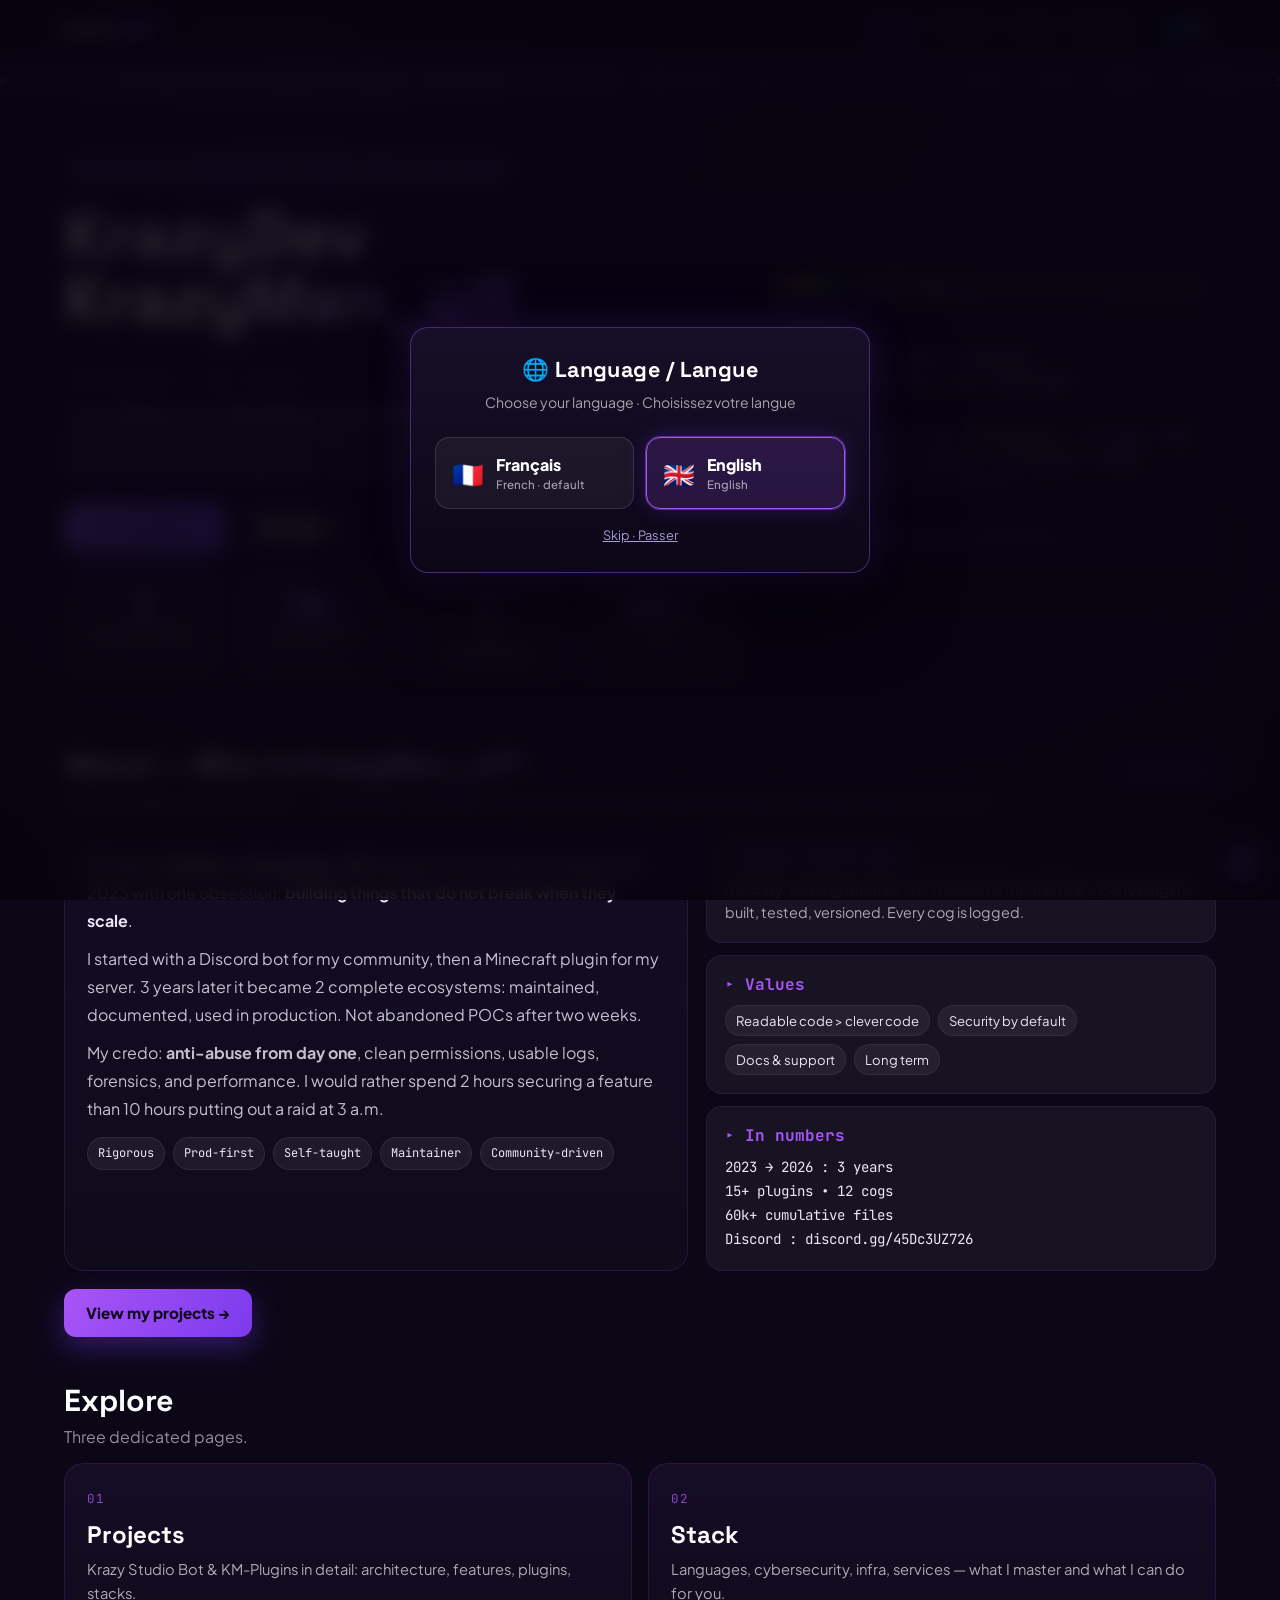
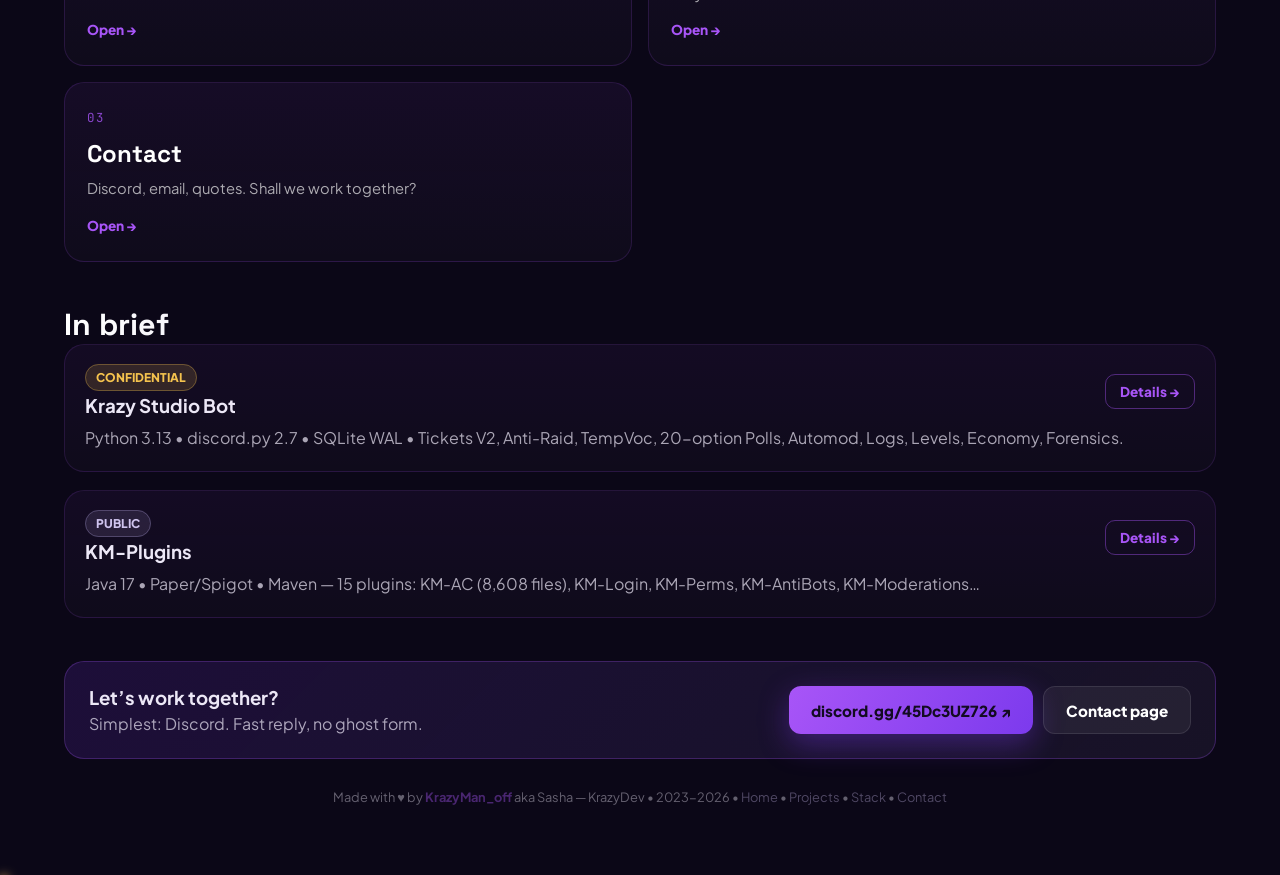
==== commit 38913286: "Cache-busting easter egg assets (?v=2)" ====
--- a/public/index.html
+++ b/public/index.html
@@ -8,7 +8,7 @@
 <meta name="description" content="KrazyMan_off aka Sasha — KrazyDev. Bot Discord ultra-complet & suite KM-Plugins Minecraft premium. 3 ans de prod, 60k+ fichiers.">
 <link href="https://fonts.googleapis.com/css2?family=JetBrains+Mono:wght@400;700&family=Plus+Jakarta+Sans:wght@400;600;800&family=Space+Grotesk:wght@400;600;700&display=swap" rel="stylesheet">
 <link rel="stylesheet" href="css/style.css">
-<link rel="stylesheet" href="css/easter-egg.css">
+<link rel="stylesheet" href="css/easter-egg.css?v=2">
 </head>
 <body>
 <div id="loader"><div class="loader-inner"><div class="loader-logo">KRAZY<span>DEV</span></div><div class="loader-bar"><span></span></div><p>Chargement sécurisé...</p></div></div>
@@ -126,7 +126,7 @@
 
 <script src="js/i18n.js"></script>
 <script src="js/particles.js"></script>
-<script src="js/easter-egg.js"></script>
+<script src="js/easter-egg.js?v=2"></script>
 <script src="js/app.js"></script>
 </body>
 </html>
--- a/public/css/easter-egg.css
+++ b/public/css/easter-egg.css
@@ -1,28 +1,118 @@
 /* ===== EASTER EGG — Tohka Yatogami ===== */
 
-/* Spirit Crystal Icon (petite, dans le footer) */
+/* === Spirit Crystal (fragment détaillé) — semi-visible === */
 .spirit-crystal{
   position:fixed;bottom:20px;right:20px;z-index:50;
-  width:32px;height:32px;cursor:pointer;
-  opacity:.45;transition:opacity .4s, transform .4s;
-  filter:drop-shadow(0 0 8px rgba(168,85,247,.6));
-  animation:crystalSway 4s ease-in-out infinite;
-}
-@keyframes crystalSway{0%,100%{transform:translateY(0) rotate(-3deg)}50%{transform:translateY(-5px) rotate(3deg)}}
-.spirit-crystal:hover{opacity:.95;transform:scale(1.3) rotate(15deg);filter:drop-shadow(0 0 16px rgba(168,85,247,.9)) drop-shadow(0 0 30px rgba(217,70,239,.5));}
-.spirit-crystal::before{
-  content:"";display:block;width:100%;height:100%;
-  background:linear-gradient(135deg, #d946ef, #a855f7, #7c3aed);
-  clip-path:polygon(50% 0%, 85% 25%, 85% 75%, 50% 100%, 15% 75%, 15% 25%);
-  animation:crystalPulse 3s ease-in-out infinite;
-}
+  width:36px;height:36px;cursor:pointer;
+  opacity:.55;transition:opacity .4s ease, transform .4s ease, filter .8s ease;
+  filter:drop-shadow(0 2px 8px rgba(168,85,247,.7)) drop-shadow(0 0 16px rgba(217,70,239,.35));
+}
+.spirit-crystal:hover{opacity:1;transform:scale(1.22);filter:drop-shadow(0 0 14px rgba(168,85,247,.95)) drop-shadow(0 0 30px rgba(217,70,239,.55))}
+.spirit-crystal .sigil{width:100%;height:100%;display:block;animation:slowFloat 5s ease-in-out infinite}
+.spirit-crystal .sigil svg{width:100%;height:100%;display:block;overflow:visible;animation:sigilGlow 3.5s ease-in-out infinite}
+@keyframes slowFloat{0%,100%{transform:translateY(0)}50%{transform:translateY(-6px)}}
+@keyframes sigilGlow{0%,100%{filter:drop-shadow(0 0 4px rgba(168,85,247,.4))}50%{filter:drop-shadow(0 0 10px rgba(168,85,247,.9)) drop-shadow(0 0 18px rgba(217,70,239,.4))}}
+
+/* halo dormant */
 .spirit-crystal::after{
-  content:"";position:absolute;inset:-6px;
-  border:1px solid rgba(168,85,247,.3);border-radius:50%;
-  animation:crystalRing 3s ease-in-out infinite;
-}
-@keyframes crystalPulse{0%,100%{opacity:.7;transform:scale(1)}50%{opacity:1;transform:scale(1.05)}}
-@keyframes crystalRing{0%,100%{opacity:0;transform:scale(.8)}50%{opacity:.4;transform:scale(1.1)}}
+  content:"";position:absolute;inset:-5px;border-radius:50%;
+  border:1px solid rgba(168,85,247,.28);opacity:.5;
+  animation:idleRing 4s ease-in-out infinite;pointer-events:none;
+}
+@keyframes idleRing{0%,100%{opacity:.12;transform:scale(.88)}50%{opacity:.5;transform:scale(1.08)}}
+
+/* === Phase 1 : éveil progressif (aucune animation de transform sur le bloc : le vol reste fluide) === */
+.spirit-crystal.wake{filter:brightness(1.55) drop-shadow(0 0 12px rgba(168,85,247,.9))}
+.spirit-crystal.charge{opacity:1}
+.spirit-crystal.charge::after{animation:idleRing .9s ease-in-out infinite;border-color:rgba(245,195,78,.55)}
+.spirit-crystal.charge .sigil{animation:sigilCharge 1.2s ease-in-out infinite alternate}
+.spirit-crystal.charge .sigil svg{animation:none}
+@keyframes sigilCharge{from{transform:scale(1) rotate(0)}to{transform:scale(1.14) rotate(160deg)}}
+/* === Phase 2 : ascension (rotation douce pendant le vol) === */
+.spirit-crystal.flying .sigil{animation:sigilFlySpin 1.6s linear forwards}
+@keyframes sigilFlySpin{to{transform:rotate(540deg)}}
+/* === Phase 3b : tension (le cristal brille avant de craquer) === */
+.spirit-crystal.strained{filter:brightness(1.8) drop-shadow(0 0 18px rgba(245,195,78,.7))}
+
+/* === Phase 3 : fissures progressives (SVG injecté au clic) === */
+.crystal-cracks{position:absolute;inset:-10px;opacity:0;pointer-events:none;z-index:2;transition:opacity .4s ease}
+.crystal-cracks.on{opacity:1}
+.crystal-cracks svg{width:100%;height:100%;display:block;overflow:visible;transition:filter .6s ease}
+.crystal-cracks.hot svg{filter:drop-shadow(0 0 4px rgba(245,195,78,.9))}
+.crystal-cracks .crack{stroke-dasharray:90;stroke-dashoffset:90;opacity:0}
+.crystal-cracks.on .crack{animation:crackDraw .55s cubic-bezier(.3,.7,.4,1) forwards;animation-delay:var(--cd,0s)}
+@keyframes crackDraw{to{stroke-dashoffset:0;opacity:1}}
+
+/* === Phase 4 : tremblement progressif (amplitude croissante) === */
+.spirit-crystal.tremble-light{animation:trembleLight .32s ease-in-out infinite}
+@keyframes trembleLight{
+  0%,100%{transform:translate(0,0) scale(9.02)}
+  50%{transform:translate(1px,-1px) scale(9.05) rotate(.3deg)}}
+.spirit-crystal.tremble-heavy{animation:trembleHeavy .13s linear infinite}
+@keyframes trembleHeavy{
+  0%{transform:translate(-3px,2px) scale(8.95) rotate(-1deg)}
+  50%{transform:translate(3px,-3px) scale(9.12) rotate(1deg)}
+  100%{transform:translate(-3px,2px) scale(8.95) rotate(-.5deg)}}
+
+/* === Phase 5b : dissolution douce (pas de disparition brutale) === */
+.spirit-crystal.dissolve{opacity:0;transform:scale(10.6);filter:brightness(2.6) blur(3px);pointer-events:none}
+
+/* === NOUVEAU SYSTEME D'ANIMATION === */
+.spirit-crystal .sigil{transition:opacity .25s ease, transform .25s ease}
+.spirit-crystal.flying .sigil{animation:sigilFlySpin 1.1s cubic-bezier(.6,0,.3,1) forwards}
+@keyframes sigilFlySpin{from{transform:rotate(0)}to{transform:rotate(720deg)}}
+.spirit-crystal.sharded .sigil,.spirit-crystal.sharded .crystal-cracks{opacity:0;transform:scale(.05) rotate(200deg)}
+
+/* anneaux d'énergie */
+.sigil-ring{position:fixed;z-index:60;pointer-events:none;border-radius:50%;
+  border:2px solid rgba(217,70,239,.75);opacity:0;transform:translate(-50%,-50%)}
+.sigil-ring.gold{border-color:rgba(245,195,78,.85)}
+.sigil-ring.ring{animation:ringExpand var(--dur,.7s) ease-out forwards}
+@keyframes ringExpand{0%{width:0;height:0;opacity:.95}70%{opacity:.6}100%{width:var(--s1,160px);height:var(--s1,160px);opacity:0}}
+
+/* étincelles */
+.eg-spark{position:fixed;z-index:60;pointer-events:none;width:var(--s,3px);height:var(--s,3px);
+  border-radius:50%;background:var(--clr,#a855f7);opacity:0;transform:translate(-50%,-50%);
+  box-shadow:0 0 var(--s,3px) var(--clr,#a855f7)}
+.eg-spark.anim{animation:sparkFly var(--dur,.6s) ease-out forwards}
+@keyframes sparkFly{
+  0%{opacity:1}
+  100%{transform:translate(calc(-50% + var(--dx,0px)), calc(-50% + var(--dy,0px))) scale(.1);opacity:0}}
+
+/* éclats (fragments volants) */
+.eg-shard{position:fixed;z-index:60;pointer-events:none;width:var(--w,16px);height:var(--h,22px);
+  background:var(--bg,linear-gradient(135deg,#d946ef,#7c3aed));opacity:0;transform:translate(-50%,-50%);
+  clip-path:polygon(45% 0, 100% 22%, 82% 100%, 22% 74%, 0 30%);
+  box-shadow:0 0 8px rgba(168,85,247,.5)}
+.eg-shard.anim{animation:shardFly var(--dur,1.3s) cubic-bezier(.18,.7,.36,1) forwards}
+@keyframes shardFly{
+  0%{opacity:1;transform:translate(-50%,-50%) rotate(0) scale(1)}
+  100%{opacity:0;transform:translate(calc(-50% + var(--dx,0px)), calc(-50% + var(--dy,0px))) rotate(var(--rot,360deg)) scale(var(--sc,.5))}}
+
+/* === Flash plein écran final === */
+#eg-flash{position:fixed;inset:0;z-index:2000;pointer-events:none;opacity:0;transition:opacity .25s ease;
+  background:radial-gradient(circle at center, #fff 0%, rgba(245,195,78,.55) 25%, rgba(168,85,247,.95) 55%, rgba(11,7,23,0) 100%)}
+#eg-flash.on{opacity:1}
+#eg-flash.off{opacity:0;transition:opacity 1.2s ease}
+
+/* === Ambiance : voile, halo, bloom, voile de transition === */
+#eg-dim{position:fixed;inset:0;z-index:45;background:#060312;opacity:0;transition:opacity 1.2s ease;pointer-events:none}
+.eg-halo{position:fixed;z-index:46;pointer-events:none;width:520px;height:520px;border-radius:50%;
+  background:radial-gradient(circle, rgba(217,70,239,.4) 0%, rgba(168,85,247,.18) 38%, transparent 68%);
+  opacity:0;transform:translate(-50%,-50%) scale(0);
+  transition:transform 1.6s cubic-bezier(.45,0,.15,1), opacity .9s ease}
+@media(max-width:640px){.eg-halo{width:340px;height:340px}}
+#eg-bloom{position:fixed;inset:0;z-index:1990;pointer-events:none;opacity:0;transition:opacity .7s ease;
+  background:radial-gradient(circle at center, rgba(255,255,255,.95) 0%, rgba(217,70,239,.5) 32%, rgba(168,85,247,.22) 55%, transparent 76%)}
+#eg-bloom.on{opacity:.85}
+#eg-veil{position:fixed;inset:0;z-index:2000;pointer-events:none;opacity:0;transition:opacity .9s ease;
+  background:radial-gradient(1200px 800px at 50% 45%, #17102b 0%, #0b0717 60%, #060312 100%)}
+#eg-veil.on{opacity:1}
+/* voile d'ouverture de la page secrète : masque l'arrivée depuis l'autre page */
+.eg-veil-boot{position:fixed;inset:0;z-index:3000;pointer-events:none;opacity:1;
+  background:radial-gradient(1200px 800px at 50% 45%, #17102b 0%, #0b0717 60%, #060312 100%);
+  animation:veilBoot 1.4s ease .25s forwards}
+@keyframes veilBoot{to{opacity:0;visibility:hidden}}
 
 /* === PAGE SECRÈTE === */
 .secret-page{overflow:hidden}
@@ -146,4 +236,4 @@
   .ring-3{width:86px;height:86px}
   .secret-card{padding:22px 18px}
   .secret-actions{flex-direction:column;align-items:stretch}
-}
+}
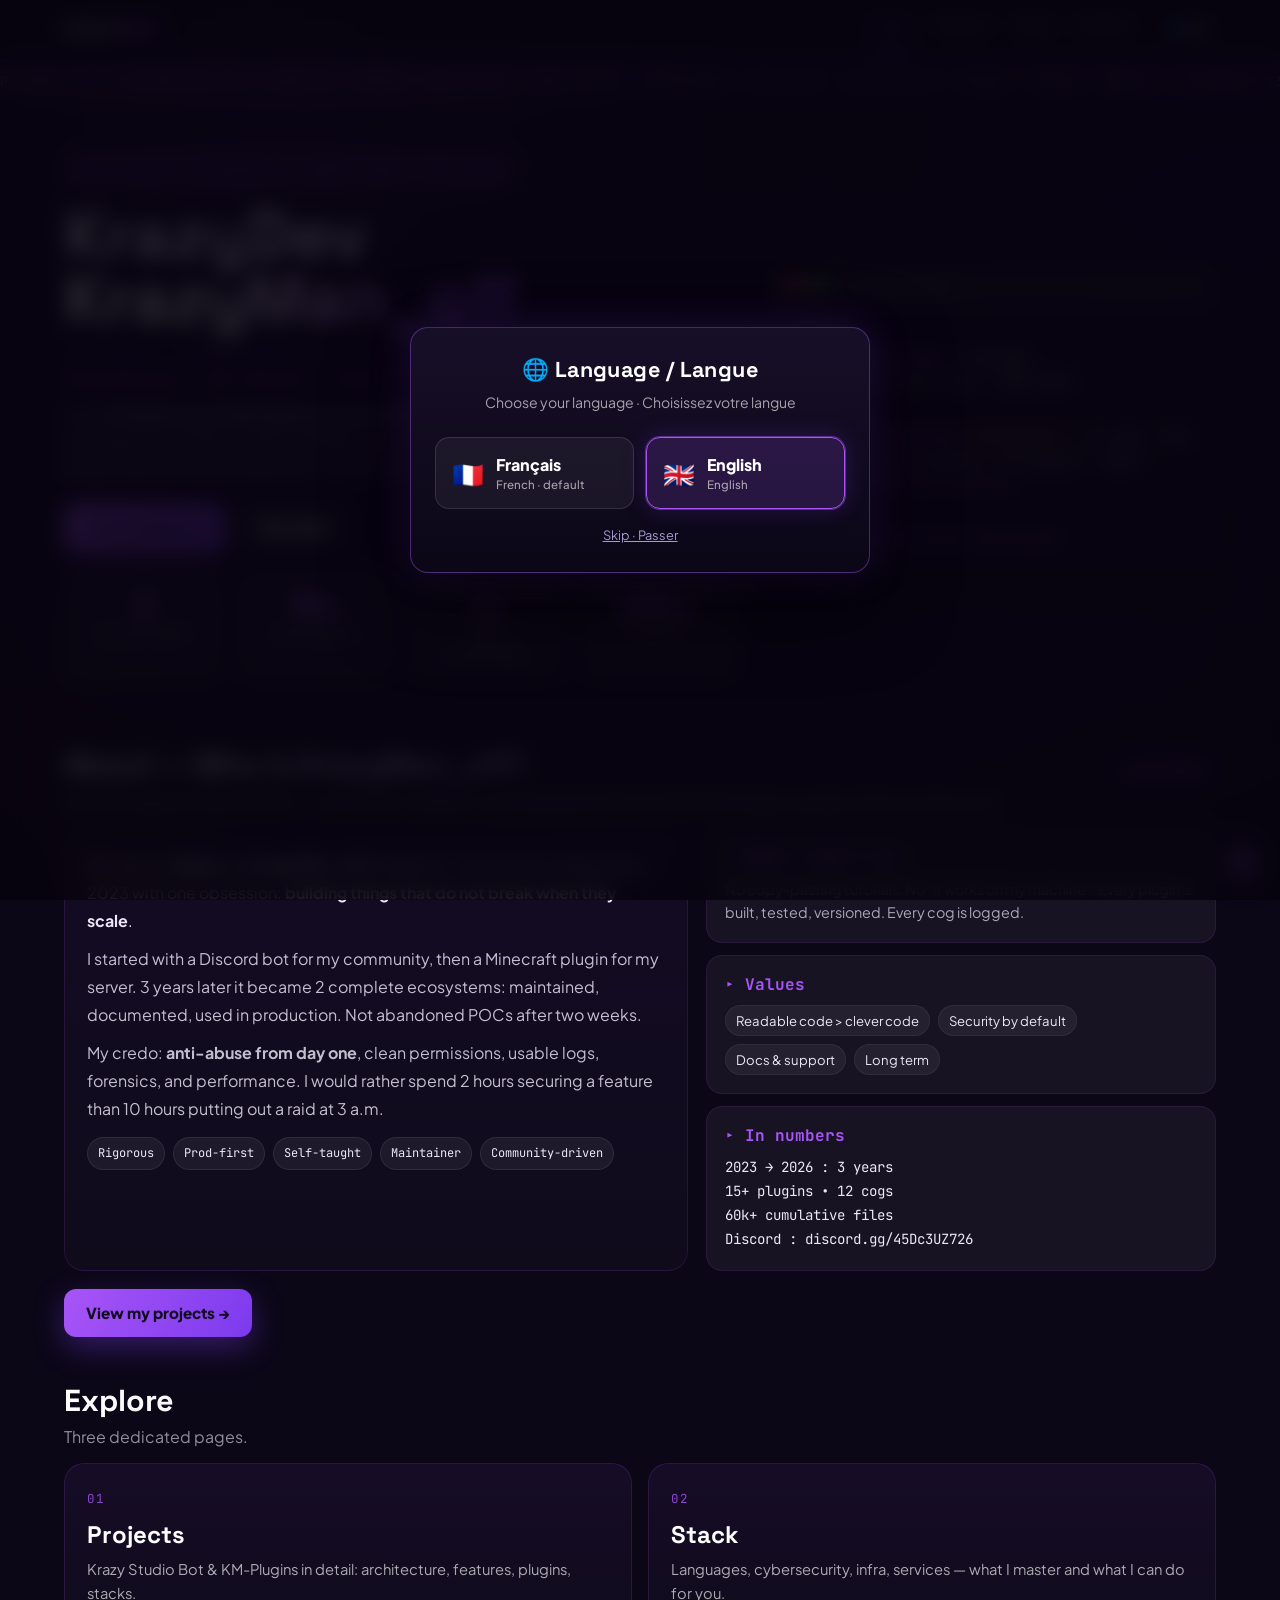
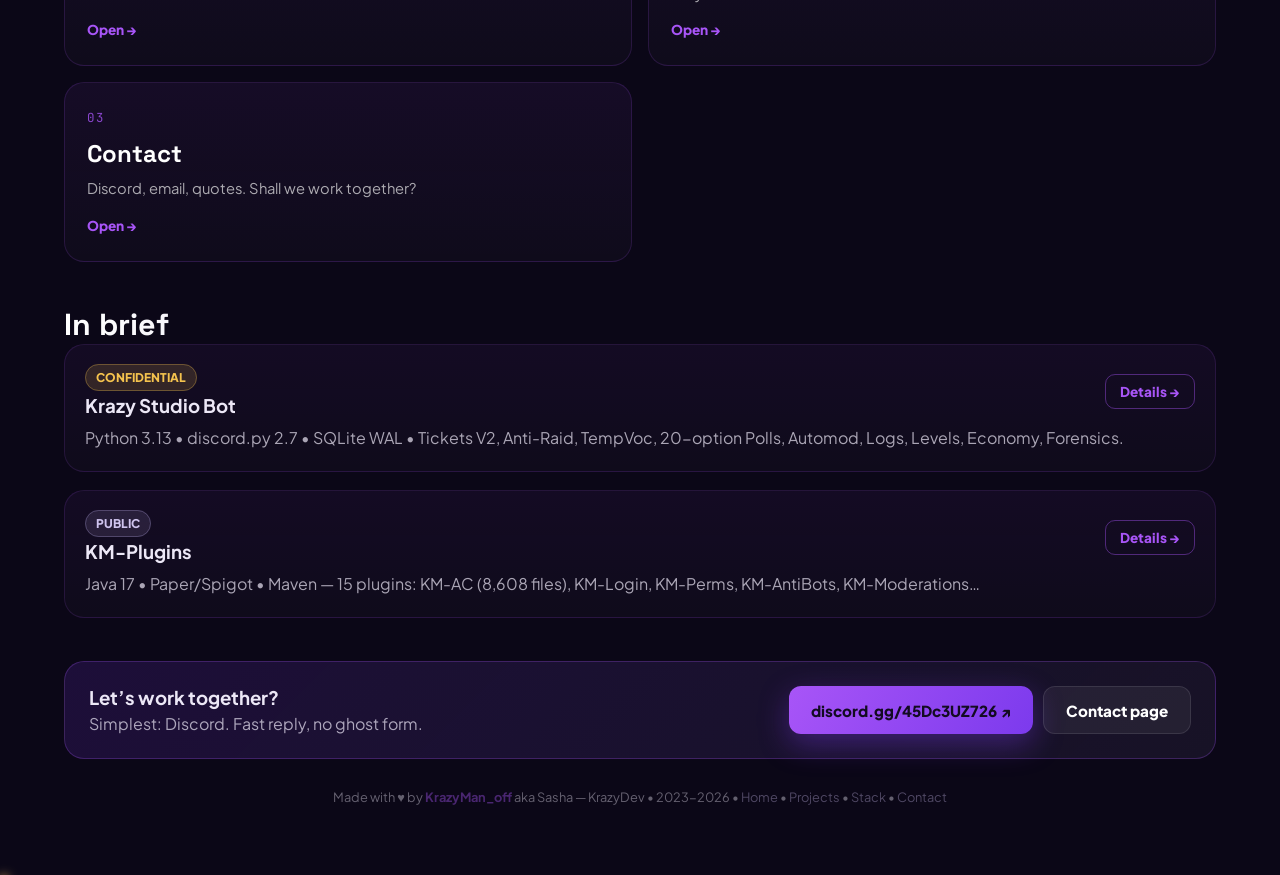
==== commit 1c3a1a70: "Easter egg: fissures realistes (cristal se fend en morceaux, lumiere interieure) + cache-busting v3" ====
--- a/public/index.html
+++ b/public/index.html
@@ -8,7 +8,7 @@
 <meta name="description" content="KrazyMan_off aka Sasha — KrazyDev. Bot Discord ultra-complet & suite KM-Plugins Minecraft premium. 3 ans de prod, 60k+ fichiers.">
 <link href="https://fonts.googleapis.com/css2?family=JetBrains+Mono:wght@400;700&family=Plus+Jakarta+Sans:wght@400;600;800&family=Space+Grotesk:wght@400;600;700&display=swap" rel="stylesheet">
 <link rel="stylesheet" href="css/style.css">
-<link rel="stylesheet" href="css/easter-egg.css?v=2">
+<link rel="stylesheet" href="css/easter-egg.css?v=3">
 </head>
 <body>
 <div id="loader"><div class="loader-inner"><div class="loader-logo">KRAZY<span>DEV</span></div><div class="loader-bar"><span></span></div><p>Chargement sécurisé...</p></div></div>
@@ -126,7 +126,7 @@
 
 <script src="js/i18n.js"></script>
 <script src="js/particles.js"></script>
-<script src="js/easter-egg.js?v=2"></script>
+<script src="js/easter-egg.js?v=3"></script>
 <script src="js/app.js"></script>
 </body>
 </html>
--- a/public/css/easter-egg.css
+++ b/public/css/easter-egg.css
@@ -94,6 +94,22 @@
   background:radial-gradient(circle at center, #fff 0%, rgba(245,195,78,.55) 25%, rgba(168,85,247,.95) 55%, rgba(11,7,23,0) 100%)}
 #eg-flash.on{opacity:1}
 #eg-flash.off{opacity:0;transition:opacity 1.2s ease}
+
+/* === Fissures réalistes : le cristal se fend en morceaux, la lumière jaillit === */
+.split-glow{position:absolute;inset:-6px;z-index:1;opacity:0;transition:opacity 1.2s ease;pointer-events:none;
+  background:radial-gradient(circle at 50% 45%, #fff 0%, #f5c34e 26%, #d946ef 55%, rgba(168,85,247,.45) 74%, transparent 86%);
+  filter:blur(1.5px)}
+.split-glow.on{opacity:.95}
+.sp-piece{position:absolute;inset:0;z-index:2;pointer-events:none;transition:transform .85s cubic-bezier(.25,.8,.35,1)}
+.sp-piece svg{width:100%;height:100%;display:block;overflow:visible}
+.sp-top{clip-path:polygon(50% 0%, 100% 32%, 50% 56%, 0% 32%)}
+.sp-right{clip-path:polygon(100% 32%, 100% 76%, 50% 56%)}
+.sp-bottom{clip-path:polygon(50% 56%, 100% 76%, 50% 100%, 0% 76%)}
+.sp-left{clip-path:polygon(0% 32%, 50% 56%, 0% 76%)}
+.sp-top.go{transform:translateY(-4px)}
+.sp-right.go{transform:translate(5px,1px) rotate(5deg)}
+.sp-bottom.go{transform:translateY(5px)}
+.sp-left.go{transform:translate(-5px,-1px) rotate(-5deg)}
 
 /* === Ambiance : voile, halo, bloom, voile de transition === */
 #eg-dim{position:fixed;inset:0;z-index:45;background:#060312;opacity:0;transition:opacity 1.2s ease;pointer-events:none}
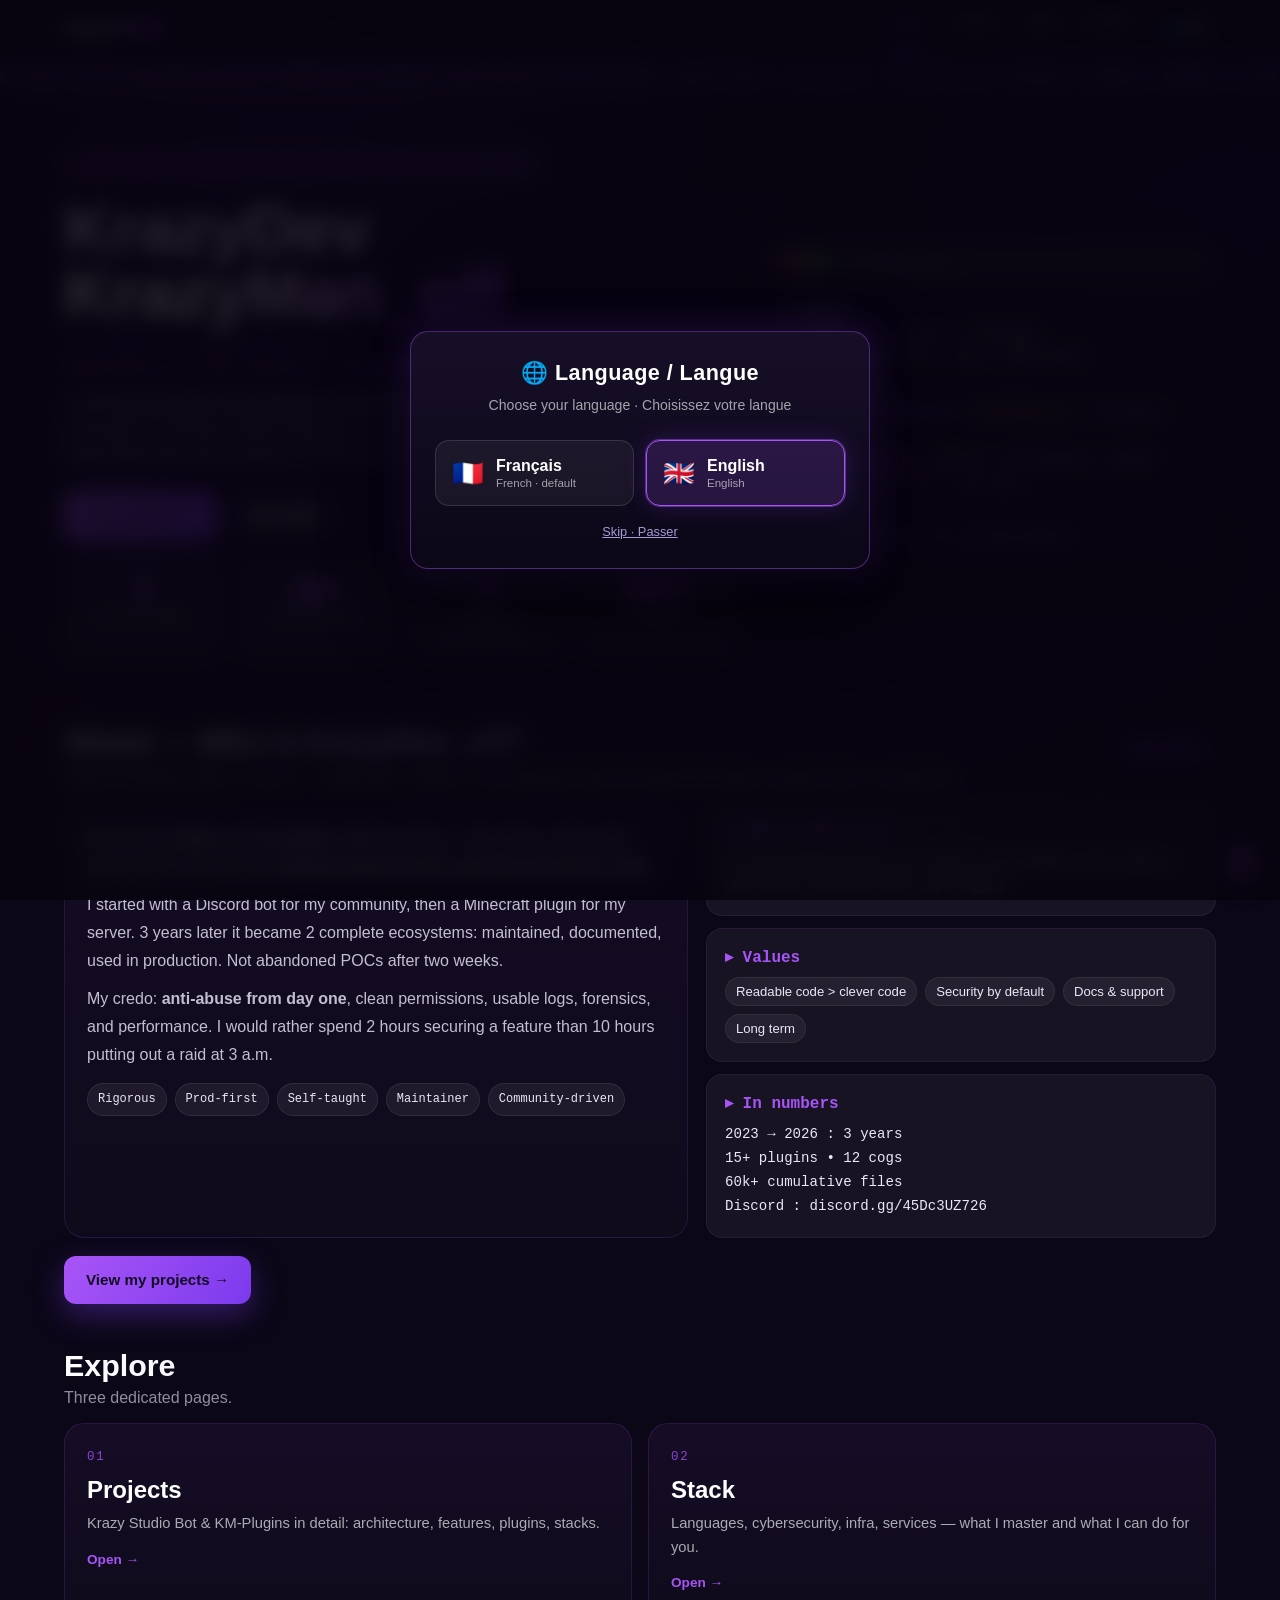
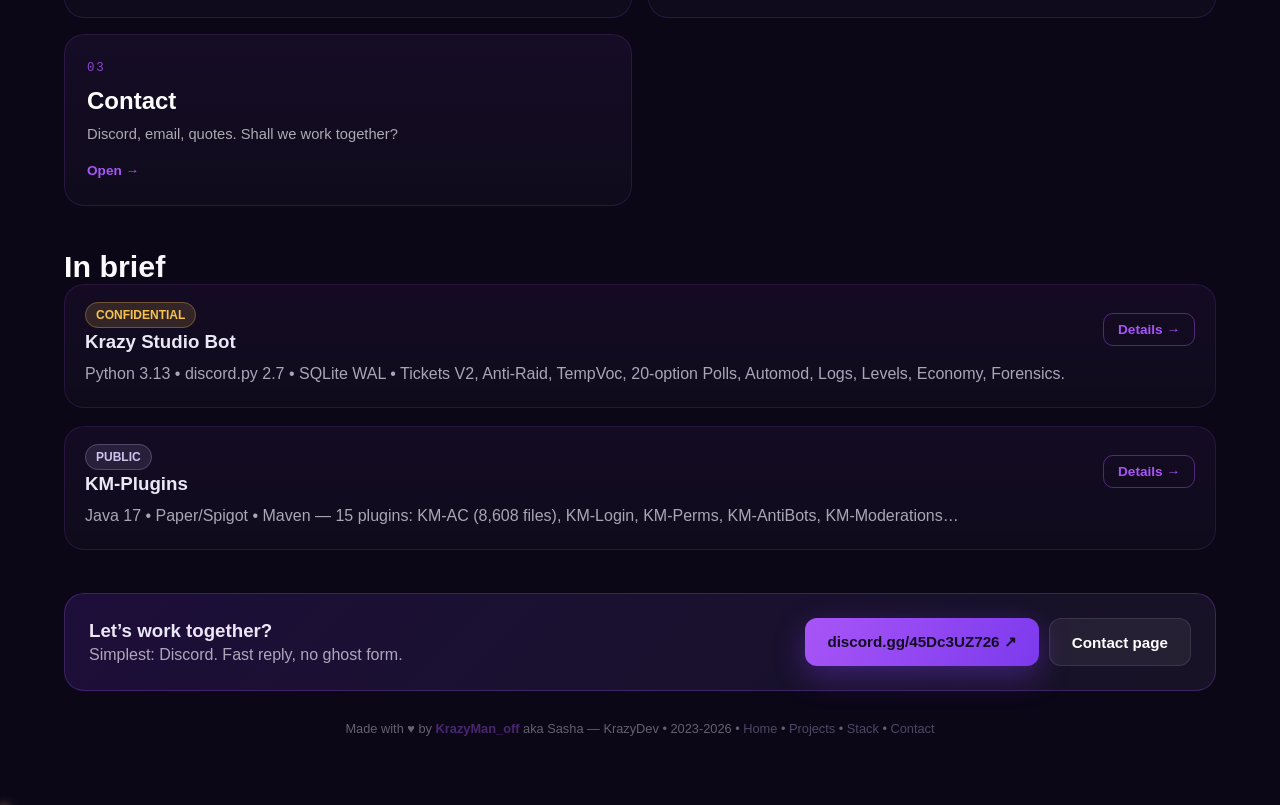
==== commit 6b538632: "Secu : rate-limit/concurrence/timeout/body-limit reels cote Rust (tower_governor mort retire), CSP s" ====
--- a/public/index.html
+++ b/public/index.html
@@ -3,6 +3,7 @@
 <head>
 <meta charset="UTF-8">
 <meta name="viewport" content="width=device-width, initial-scale=1.0">
+<meta http-equiv="Content-Security-Policy" content="default-src 'self'; script-src 'self'; style-src 'self' 'unsafe-inline' https://fonts.googleapis.com; font-src 'self' https://fonts.gstatic.com; img-src 'self' data:; connect-src 'self' https://formsubmit.co; base-uri 'self'; form-action 'self' https://formsubmit.co; object-src 'none'; upgrade-insecure-requests">
 <title>KrazyDev — KrazyMan_off (Sasha) | Accueil</title>
 <script src="js/guard.js"></script>
 <meta name="description" content="KrazyMan_off aka Sasha — KrazyDev. Bot Discord ultra-complet & suite KM-Plugins Minecraft premium. 3 ans de prod, 60k+ fichiers.">
@@ -115,7 +116,7 @@
     <div class="cta">
       <div><h3>On bosse ensemble ?</h3><p style="opacity:.7;margin-top:4px">Le plus simple : Discord. Réponse rapide, pas de formulaire fantôme.</p></div>
       <div style="display:flex;gap:10px;flex-wrap:wrap">
-        <a href="https://discord.gg/45Dc3UZ726" target="_blank" class="btn btn-primary">discord.gg/45Dc3UZ726 ↗</a>
+        <a href="https://discord.gg/45Dc3UZ726" target="_blank" rel="noopener" class="btn btn-primary">discord.gg/45Dc3UZ726 ↗</a>
         <a href="contact.html" class="btn btn-ghost">Page contact</a>
       </div>
     </div>
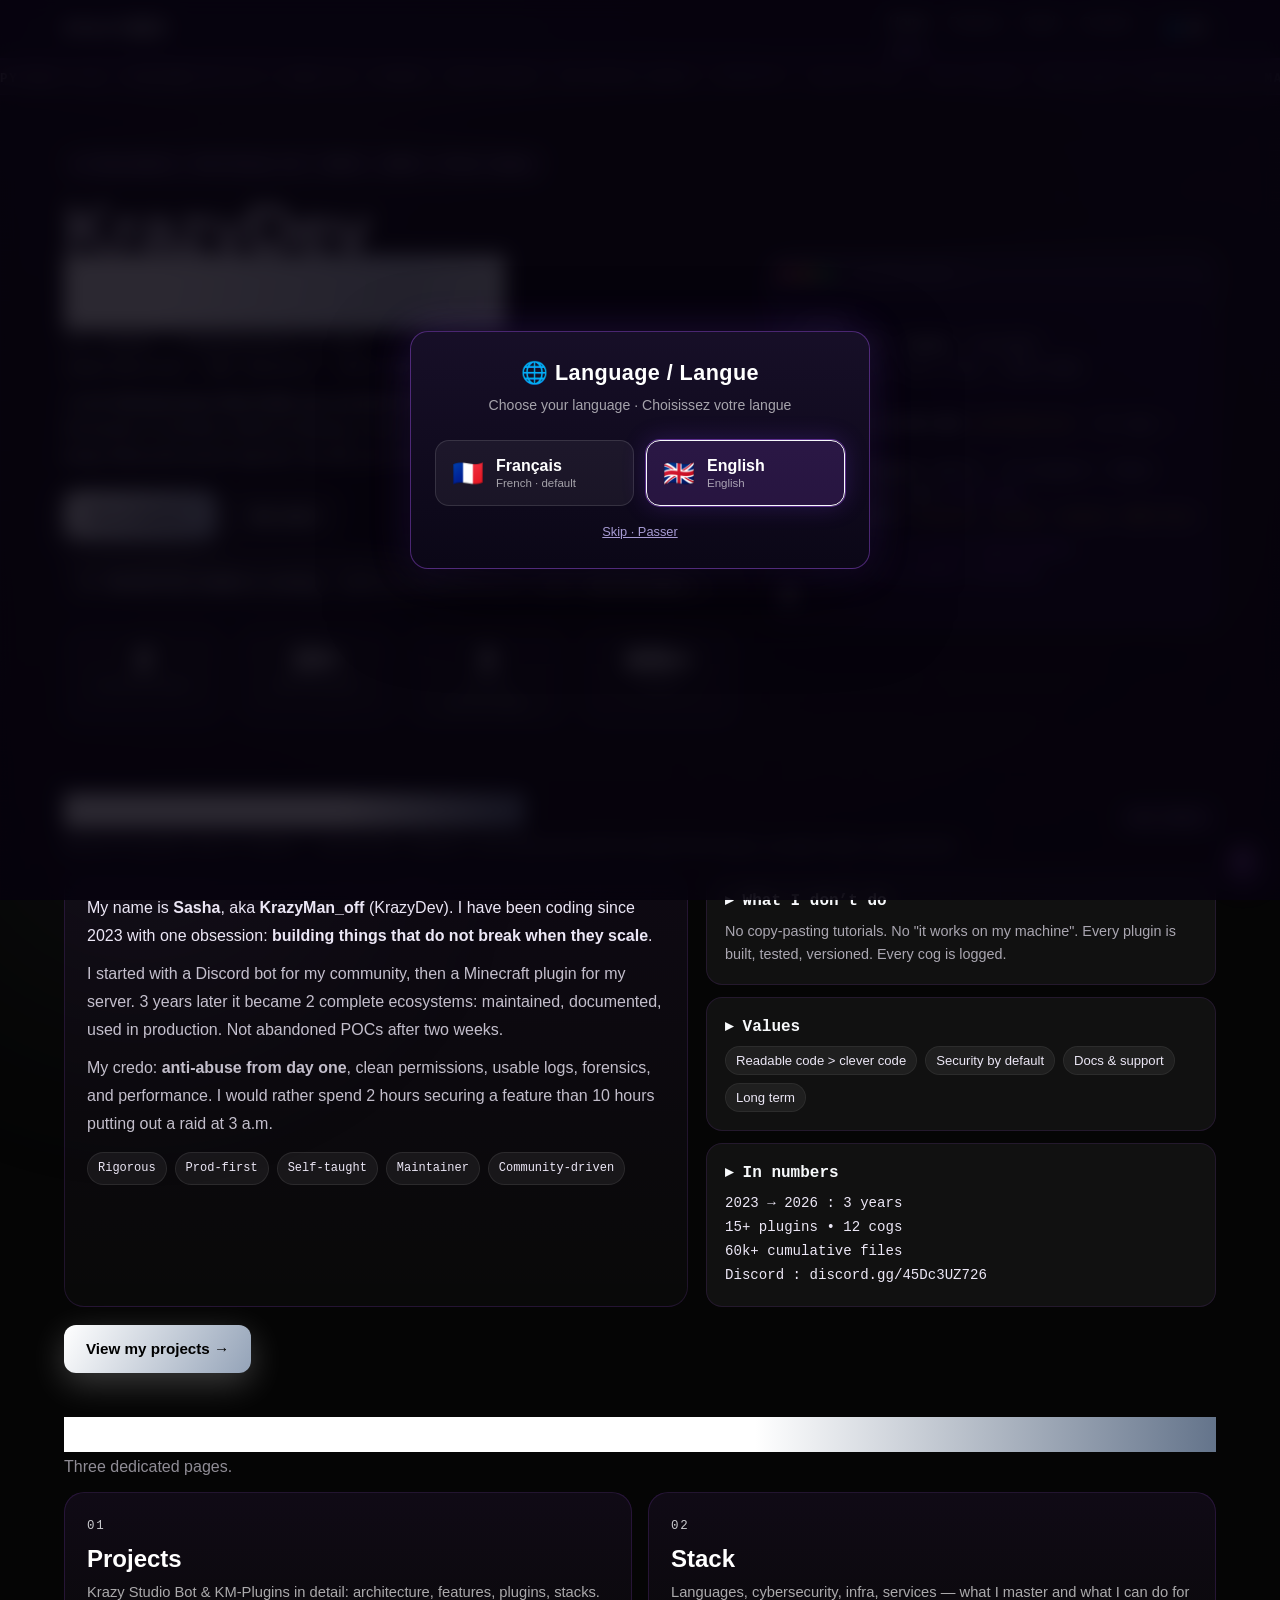
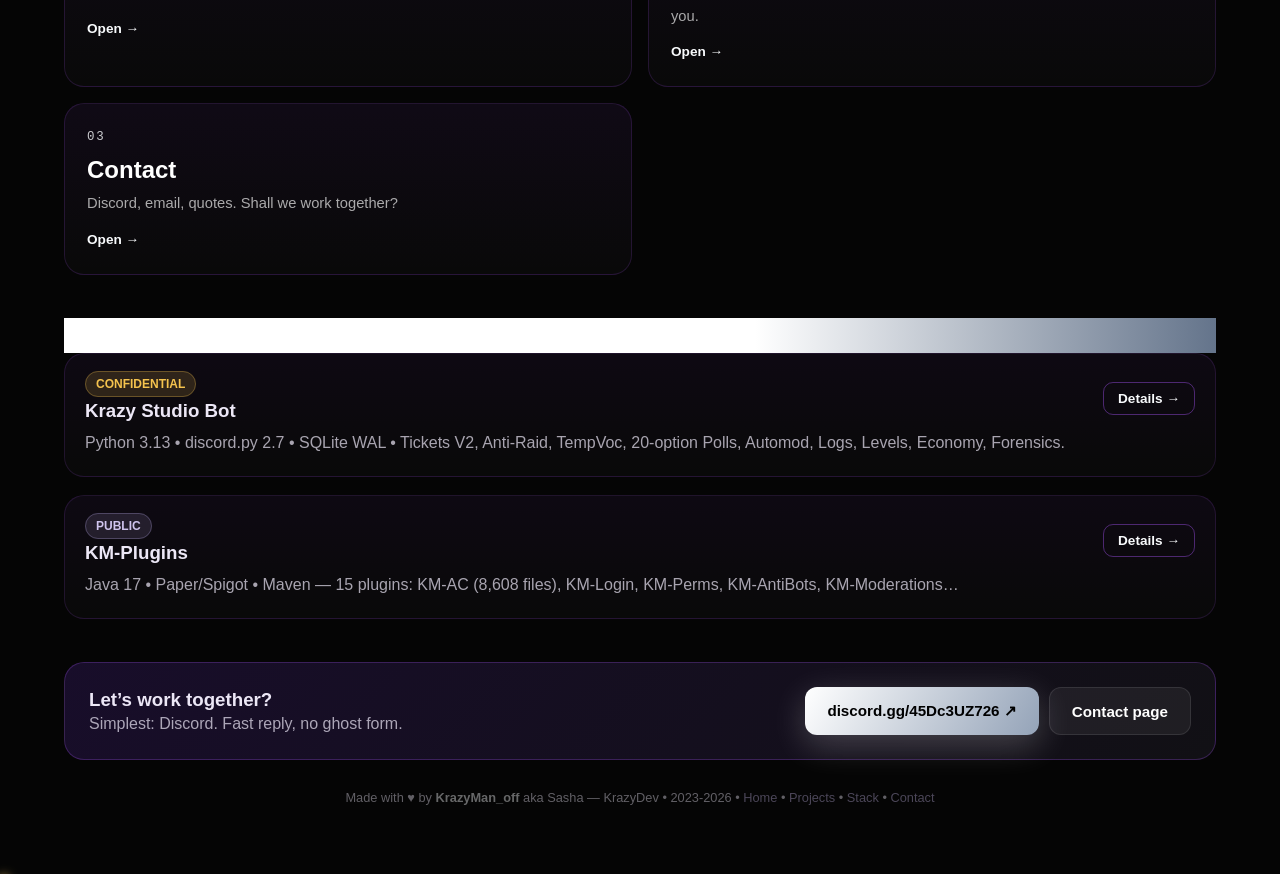
==== commit 8992d611: "Theme noir/blanc premium + animations fortes, filtre par jeu (Minecraft/NOT HERE YET) + teaser KM-Mo" ====
--- a/public/index.html
+++ b/public/index.html
@@ -10,6 +10,19 @@
 <link href="https://fonts.googleapis.com/css2?family=JetBrains+Mono:wght@400;700&family=Plus+Jakarta+Sans:wght@400;600;800&family=Space+Grotesk:wght@400;600;700&display=swap" rel="stylesheet">
 <link rel="stylesheet" href="css/style.css">
 <link rel="stylesheet" href="css/easter-egg.css?v=3">
+<link rel="stylesheet" href="css/theme-bw.css?v=1">
+<meta name="theme-color" content="#050505">
+<meta name="robots" content="index, follow">
+<meta property="og:type" content="website">
+<meta property="og:site_name" content="KrazyDev">
+<meta property="og:title" content="KrazyDev — KrazyMan_off (Sasha) | Accueil">
+<meta property="og:description" content="Bot Discord prod + 12 plugins Minecraft gratuits + KM-Motor Games (Rust) bientôt. Code qui ship, pas de bullshit.">
+<meta property="og:url" content="https://krazyman-off.github.io/krazydev-portfolio/index.html">
+<meta name="twitter:card" content="summary">
+<meta name="twitter:title" content="KrazyDev — KrazyMan_off">
+<meta name="twitter:description" content="Infrastructures qui tiennent en prod : Discord, Minecraft, Rust.">
+<link rel="canonical" href="https://krazyman-off.github.io/krazydev-portfolio/index.html">
+<script type="application/ld+json">{"@context":"https://schema.org","@type":"WebSite","name":"KrazyDev","alternateName":"KrazyMan_off","url":"https://krazyman-off.github.io/krazydev-portfolio/","author":{"@type":"Person","name":"KrazyMan_off","alternateName":"Sasha"},"knowsAbout":["Discord bots","Minecraft plugins","Rust","Cybersecurity"]}</script>
 </head>
 <body>
 <div id="loader"><div class="loader-inner"><div class="loader-logo">KRAZY<span>DEV</span></div><div class="loader-bar"><span></span></div><p>Chargement sécurisé...</p></div></div>
@@ -17,7 +30,7 @@
 <canvas id="particles" style="opacity:.4"></canvas>
 <div class="bg"></div><div class="grid-bg"></div><div class="scanline"></div>
 <nav><div class="nav-inner"><div class="logo glitch" data-text="KRAZYDEV">KRAZY<span>DEV</span></div><div class="nav-links"><a href="index.html" class="active">Accueil</a><a href="projets.html">Projets</a><a href="skills.html">Stack</a><a href="contact.html">Contact</a></div></div></nav>
-<div class="marquee"><div class="marquee-track"><span>PYTHON 3.13 • DISCORD.PY 2.7 • JAVA 17 • PAPER • RUST/AXUM • SQLITE WAL • ANTI-RAID • ANTI-BOT • MATPLOTLIB • MAVEN • TOKIO • TOWER • </span><span>PYTHON 3.13 • DISCORD.PY 2.7 • JAVA 17 • PAPER • RUST/AXUM • SQLITE WAL • ANTI-RAID • ANTI-BOT • MATPLOTLIB • MAVEN • TOKIO • TOWER • </span></div></div>
+<div class="marquee"><div class="marquee-track"><span>PYTHON 3.13 • DISCORD.PY 2.7 • JAVA 17 • PAPER • RUST/AXUM • KM-MOTOR GAMES • BIENTÔT • SQLITE WAL • ANTI-RAID • ANTI-BOT • MATPLOTLIB • MAVEN • TOKIO • TOWER • </span><span>PYTHON 3.13 • DISCORD.PY 2.7 • JAVA 17 • PAPER • RUST/AXUM • KM-MOTOR GAMES • BIENTÔT • SQLITE WAL • ANTI-RAID • ANTI-BOT • MATPLOTLIB • MAVEN • TOKIO • TOWER • </span></div></div>
 
 <!-- HERO -->
 <div class="hero">
@@ -30,6 +43,10 @@
     <div class="hero-cta">
       <a href="projets.html" class="btn btn-primary">Voir les projets ↓</a>
       <a href="skills.html" class="btn btn-ghost">Ma stack</a>
+    </div>
+    <div class="motor-teaser">
+      <span class="mt-pulse">●</span>
+      <span class="mt-txt"><b>KM-MOTOR GAMES arrive</b> — proxy + moteur Minecraft 100% Rust. <a href="projets.html#game-filter">Voir le teaser →</a></span>
     </div>
     <div class="stats">
       <div class="stat"><b data-count="2">0</b><span>Écosystèmes</span></div>
@@ -48,13 +65,14 @@
       <div>drwxr <b>Krazy-Studio-Bot</b> <span style="color:#f5c34e">confidentiel</span> — 12 cogs • WAL</div>
       <div>drwxr <b>KM-Plugins/</b> <span style="color:#c7cdd9">public</span> — 15 plugins • Paper</div>
       <div>drwxr <b>css/ js/ src/</b> <span style="color:#a855f7">Rust/Axum</span></div>
+      <div>drwxr <b>KM-Motor/</b> <span style="color:#f5c34e">bientôt — proxy + moteur 100% Rust</span></div>
       <div style="margin-top:8px"><span style="opacity:.5">$</span> uptime</div>
       <div><span style="color:#a855f7">● 3 ans de maintenance continue</span></div>
     </div>
   </div>
 </div>
 
-<div class="wrap">
+<div class="wrap" role="main">
 
   <!-- A PROPOS -->
   <div class="section reveal" id="apropos">
--- a/public/css/theme-bw.css
+++ b/public/css/theme-bw.css
@@ -0,0 +1,130 @@
+/* KrazyDev — THÈME NOIR/BLANC PREMIUM + ANIMATIONS FORTES.
+   Surcharge style.css : monochrome (le --red devient blanc), orbes,
+   entrées en cascade, shine, marquee rapide, filtre par jeu, teasers. */
+:root{
+  --red:#f8fafc; --crimson:#94a3b8; --neon:#ffffff;
+  --bw-line:rgba(255,255,255,.14);
+}
+::selection{background:#fff;color:#000}
+html{scrollbar-color:#3a3a3a #050505}
+body{background:#050505 !important}
+body::before,body::after{content:"";position:fixed;border-radius:50%;
+  filter:blur(130px);pointer-events:none;z-index:-5;opacity:.5}
+body::before{width:560px;height:560px;top:-160px;right:-140px;
+  background:radial-gradient(circle,rgba(255,255,255,.14),transparent 65%);
+  animation:orbFloat 11s ease-in-out infinite}
+body::after{width:640px;height:640px;bottom:-220px;left:-180px;
+  background:radial-gradient(circle,rgba(148,163,184,.16),transparent 65%);
+  animation:orbFloat 14s ease-in-out infinite reverse}
+@keyframes orbFloat{0%,100%{transform:translate(0,0) scale(1)}50%{transform:translate(-46px,38px) scale(1.08)}}
+.bg{background:
+  radial-gradient(1000px 700px at 15% -5%, rgba(255,255,255,.06), transparent 60%),
+  radial-gradient(800px 600px at 105% 15%, rgba(148,163,184,.08), transparent 55%),
+  linear-gradient(180deg,#050505 0%, #0a0a0c 50%, #050505 100%) !important}
+/* ---- entrée hero en cascade ---- */
+.hero .reveal.visible > *:nth-child(1){animation:heroIn .7s cubic-bezier(.2,.8,.2,1) both}
+.hero .reveal.visible > *:nth-child(2){animation:heroIn .7s .08s cubic-bezier(.2,.8,.2,1) both}
+.hero .reveal.visible > *:nth-child(3){animation:heroIn .7s .16s cubic-bezier(.2,.8,.2,1) both}
+.hero .reveal.visible > *:nth-child(4){animation:heroIn .7s .24s cubic-bezier(.2,.8,.2,1) both}
+.hero .reveal.visible > *:nth-child(5){animation:heroIn .7s .32s cubic-bezier(.2,.8,.2,1) both}
+.hero .reveal.visible > *:nth-child(6){animation:heroIn .7s .4s cubic-bezier(.2,.8,.2,1) both}
+.hero .reveal.visible > *:nth-child(7){animation:heroIn .7s .48s cubic-bezier(.2,.8,.2,1) both}
+@keyframes heroIn{from{opacity:0;transform:translateY(34px) scale(.985);filter:blur(6px)}to{opacity:1;transform:none;filter:none}}
+h1 em{background:linear-gradient(100deg,#fff 10%,#cbd5e1 35%,#fff 55%,#64748b 75%,#fff 95%) !important;
+  background-size:220% auto !important;animation:gradientShift 4s linear infinite !important}
+.logo span{color:#fff !important;text-shadow:0 0 18px rgba(255,255,255,.65) !important}
+/* ---- nav soulignement ---- */
+.nav-links a{position:relative}
+.nav-links a::after{content:"";position:absolute;left:0;bottom:-5px;height:2px;width:0;
+  background:linear-gradient(90deg,#fff,transparent);transition:width .25s ease}
+.nav-links a:hover::after,.nav-links a.active::after{width:100%}
+.nav-links a:hover{color:#fff !important}
+/* ---- boutons shine ---- */
+.btn{position:relative;overflow:hidden}
+.btn::after{content:"";position:absolute;top:0;left:-80%;width:50%;height:100%;
+  background:linear-gradient(100deg,transparent,rgba(255,255,255,.45),transparent);
+  transform:skewX(-20deg);transition:left .5s ease}
+.btn:hover::after{left:130%}
+.btn:active{transform:scale(.96)}
+.btn-primary{background:linear-gradient(120deg,#fff,#94a3b8) !important;color:#000 !important;
+  box-shadow:0 10px 34px rgba(255,255,255,.22) !important}
+.btn-primary:hover{box-shadow:0 14px 44px rgba(255,255,255,.32) !important}
+/* ---- cartes : ligne de lumière + glow ---- */
+.card{position:relative}
+.card::before{content:"";position:absolute;top:0;left:8%;right:8%;height:1px;
+  background:linear-gradient(90deg,transparent,rgba(255,255,255,.55),transparent);
+  opacity:0;transition:opacity .3s}
+.card:hover::before{opacity:1}
+.card:hover{border-color:rgba(255,255,255,.4) !important;
+  box-shadow:0 24px 60px rgba(0,0,0,.55), 0 0 44px rgba(255,255,255,.09) !important}
+/* ---- marquee rapide ---- */
+.marquee-track{animation-duration:16s !important}
+.marquee:hover .marquee-track{animation-play-state:paused}
+.marquee-track span{background:linear-gradient(90deg,#fff,#64748b);
+  -webkit-background-clip:text;-webkit-text-fill-color:transparent;font-weight:800}
+/* ---- titres shimmer ---- */
+.section h2{background:linear-gradient(90deg,#fff 30%,#64748b 50%,#fff 70%) !important;
+  background-size:200% auto !important;animation:gradientShift 6s linear infinite !important}
+/* ---- kicker pulse blanc ---- */
+.kicker{border-color:rgba(255,255,255,.35) !important;color:#fff !important;
+  animation:fadeDown .6s ease, kickerPulse 2.6s ease-in-out 1s infinite !important}
+@keyframes kickerPulse{0%,100%{box-shadow:0 0 0 rgba(255,255,255,0)}50%{box-shadow:0 0 18px rgba(255,255,255,.25)}}
+/* ---- terminal caret ---- */
+.term-body::after{content:"▊";color:#fff;animation:blink 1s steps(1) infinite;margin-left:2px}
+@keyframes blink{50%{opacity:0}}
+.terminal{border-color:rgba(255,255,255,.2) !important;
+  box-shadow:0 20px 60px rgba(0,0,0,.6), 0 0 40px rgba(255,255,255,.06) !important}
+/* ---- stats glow ---- */
+.stat:hover{border-color:rgba(255,255,255,.45) !important;
+  box-shadow:0 0 26px rgba(255,255,255,.1)}
+.stat b{color:#fff !important;text-shadow:0 0 16px rgba(255,255,255,.55) !important}
+/* ---- reveal plus théâtral ---- */
+.reveal{transform:translateY(26px);filter:blur(6px)}
+.reveal.visible{filter:none}
+/* ---- progress blanc ---- */
+#progress{background:linear-gradient(90deg,#fff,#64748b) !important;
+  box-shadow:0 0 12px rgba(255,255,255,.5)}
+/* ---- tags/badges hover blanc ---- */
+.tag:hover{background:rgba(255,255,255,.12) !important;border-color:rgba(255,255,255,.35) !important}
+/* ==== FILTRE PAR JEU ==== */
+.game-filter{display:flex;gap:10px;flex-wrap:wrap;margin:0 0 4px}
+.gf-btn{font-family:'JetBrains Mono',monospace;font-size:.8rem;font-weight:700;
+  padding:9px 18px;border-radius:100px;cursor:pointer;color:#fff;
+  background:rgba(255,255,255,.05);border:1px solid rgba(255,255,255,.14);
+  transition:transform .15s, box-shadow .2s, background .2s}
+.gf-btn:hover{transform:translateY(-2px);border-color:rgba(255,255,255,.4)}
+.gf-btn.active{background:#fff;color:#000;border-color:#fff;
+  box-shadow:0 0 22px rgba(255,255,255,.3)}
+.gf-locked{border-style:dashed}
+#subgrid .card{transition:opacity .3s, transform .3s}
+/* ==== TEASER JEU SUIVANT ==== */
+.game-teaser{display:flex;gap:18px;align-items:center;margin-top:16px;
+  border:1px dashed rgba(255,255,255,.35);border-radius:18px;padding:22px;
+  background:linear-gradient(180deg,rgba(255,255,255,.05),rgba(255,255,255,.01));
+  animation:kickerPulse 3s ease-in-out infinite}
+.game-teaser[hidden]{display:none}
+.gt-lock{font-size:2.4rem;filter:drop-shadow(0 0 14px rgba(255,255,255,.4));
+  animation:lockBob 2.4s ease-in-out infinite}
+@keyframes lockBob{0%,100%{transform:translateY(0)}50%{transform:translateY(-6px)}}
+.game-teaser h3{font-size:1.2rem;letter-spacing:.04em}
+.game-teaser p{opacity:.72;margin-top:6px;line-height:1.6}
+.game-teaser .btn{margin-left:auto;flex-shrink:0}
+/* ==== TEASER KM-MOTOR (accueil) ==== */
+.motor-teaser{display:flex;gap:12px;align-items:center;margin-top:18px;
+  padding:14px 18px;border-radius:14px;font-size:.92rem;
+  background:linear-gradient(180deg,rgba(255,255,255,.07),rgba(255,255,255,.02));
+  border:1px solid rgba(255,255,255,.16);position:relative;overflow:hidden}
+.motor-teaser::before{content:"";position:absolute;top:0;left:0;right:0;height:1px;
+  background:linear-gradient(90deg,transparent,#fff,transparent)}
+.motor-teaser a{color:#fff;font-weight:800}
+.mt-pulse{color:#fff;animation:blink 1.4s steps(1) infinite;font-size:1.1rem}
+/* ---- accessibilité ---- */
+a:focus-visible,button:focus-visible{outline:2px solid #fff;outline-offset:3px}
+@media (prefers-reduced-motion:reduce){
+  *,*::before,*::after{animation-duration:.01ms !important;animation-iteration-count:1 !important;transition-duration:.01ms !important}
+}
+@media(max-width:640px){
+  .game-teaser{flex-direction:column;text-align:center}
+  .game-teaser .btn{margin-left:0}
+  body::before,body::after{opacity:.3}
+}
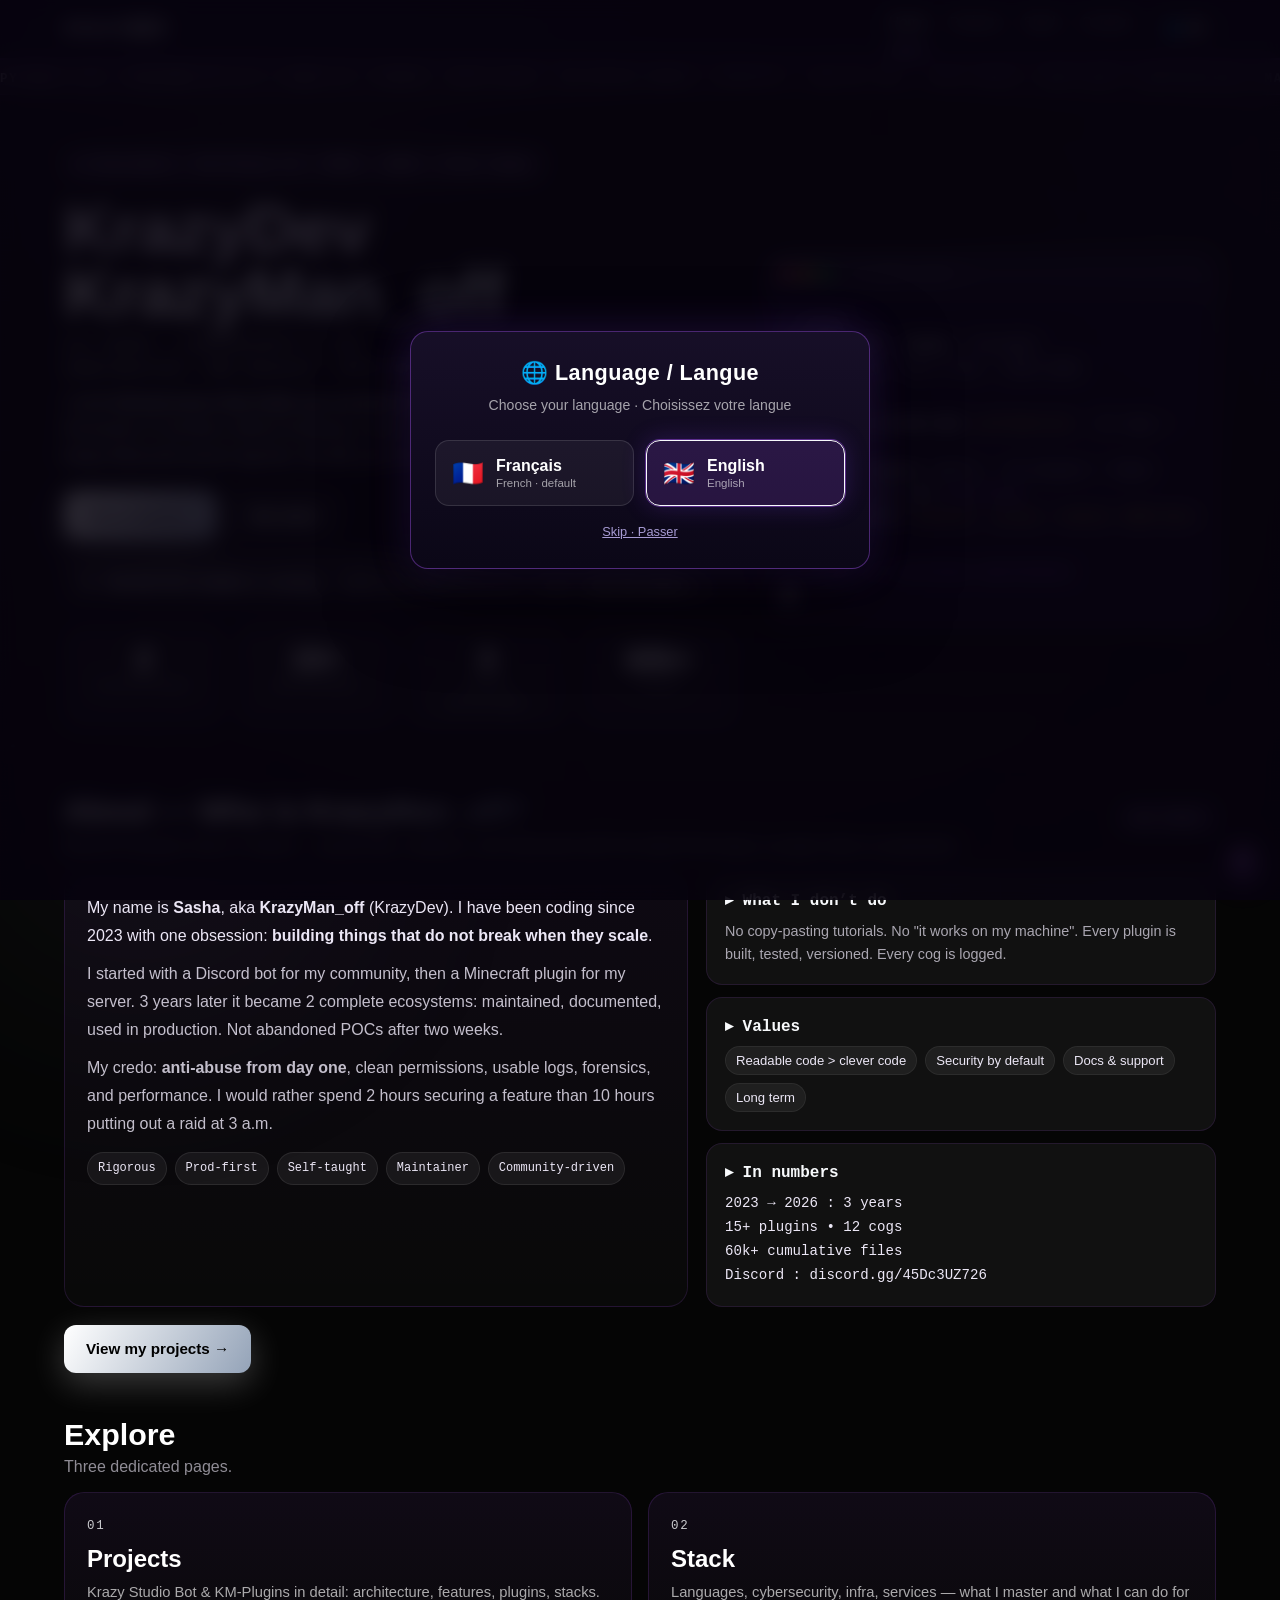
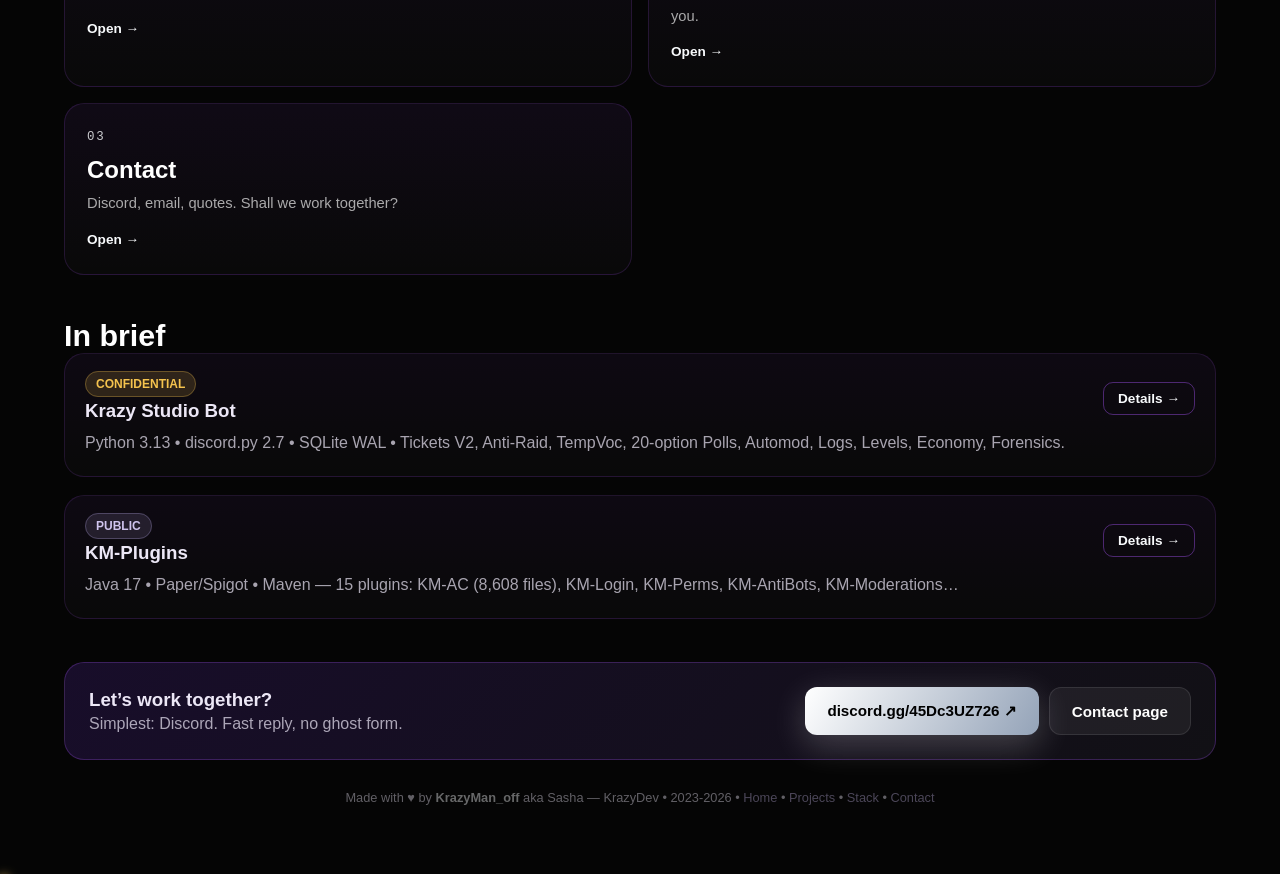
==== commit 9a335a08: "Cache-buster theme-bw.css v2 (force le nouveau CSS corrige) + fix selecteur uptime i18n decale par l" ====
--- a/public/index.html
+++ b/public/index.html
@@ -10,7 +10,7 @@
 <link href="https://fonts.googleapis.com/css2?family=JetBrains+Mono:wght@400;700&family=Plus+Jakarta+Sans:wght@400;600;800&family=Space+Grotesk:wght@400;600;700&display=swap" rel="stylesheet">
 <link rel="stylesheet" href="css/style.css">
 <link rel="stylesheet" href="css/easter-egg.css?v=3">
-<link rel="stylesheet" href="css/theme-bw.css?v=1">
+<link rel="stylesheet" href="css/theme-bw.css?v=2">
 <meta name="theme-color" content="#050505">
 <meta name="robots" content="index, follow">
 <meta property="og:type" content="website">
--- a/public/css/theme-bw.css
+++ b/public/css/theme-bw.css
@@ -30,8 +30,9 @@
 .hero .reveal.visible > *:nth-child(6){animation:heroIn .7s .4s cubic-bezier(.2,.8,.2,1) both}
 .hero .reveal.visible > *:nth-child(7){animation:heroIn .7s .48s cubic-bezier(.2,.8,.2,1) both}
 @keyframes heroIn{from{opacity:0;transform:translateY(34px) scale(.985);filter:blur(6px)}to{opacity:1;transform:none;filter:none}}
-h1 em{background:linear-gradient(100deg,#fff 10%,#cbd5e1 35%,#fff 55%,#64748b 75%,#fff 95%) !important;
-  background-size:220% auto !important;animation:gradientShift 4s linear infinite !important}
+h1 em{background-image:linear-gradient(100deg,#fff 10%,#cbd5e1 35%,#fff 55%,#64748b 75%,#fff 95%) !important;
+  background-size:220% auto !important;-webkit-background-clip:text !important;background-clip:text !important;
+  -webkit-text-fill-color:transparent !important;animation:gradientShift 4s linear infinite !important}
 .logo span{color:#fff !important;text-shadow:0 0 18px rgba(255,255,255,.65) !important}
 /* ---- nav soulignement ---- */
 .nav-links a{position:relative}
@@ -60,11 +61,12 @@
 /* ---- marquee rapide ---- */
 .marquee-track{animation-duration:16s !important}
 .marquee:hover .marquee-track{animation-play-state:paused}
-.marquee-track span{background:linear-gradient(90deg,#fff,#64748b);
-  -webkit-background-clip:text;-webkit-text-fill-color:transparent;font-weight:800}
+.marquee-track span{background-image:linear-gradient(90deg,#fff,#64748b);
+  -webkit-background-clip:text;background-clip:text;-webkit-text-fill-color:transparent;font-weight:800}
 /* ---- titres shimmer ---- */
-.section h2{background:linear-gradient(90deg,#fff 30%,#64748b 50%,#fff 70%) !important;
-  background-size:200% auto !important;animation:gradientShift 6s linear infinite !important}
+.section h2{background-image:linear-gradient(90deg,#fff 30%,#64748b 50%,#fff 70%) !important;
+  background-size:200% auto !important;-webkit-background-clip:text !important;background-clip:text !important;
+  -webkit-text-fill-color:transparent !important;animation:gradientShift 6s linear infinite !important}
 /* ---- kicker pulse blanc ---- */
 .kicker{border-color:rgba(255,255,255,.35) !important;color:#fff !important;
   animation:fadeDown .6s ease, kickerPulse 2.6s ease-in-out 1s infinite !important}
@@ -86,8 +88,10 @@
   box-shadow:0 0 12px rgba(255,255,255,.5)}
 /* ---- tags/badges hover blanc ---- */
 .tag:hover{background:rgba(255,255,255,.12) !important;border-color:rgba(255,255,255,.35) !important}
-/* ==== FILTRE PAR JEU ==== */
-.game-filter{display:flex;gap:10px;flex-wrap:wrap;margin:0 0 4px}
+/* ==== FILTRES PROJET + JEU ==== */
+.game-filter{display:flex;gap:10px;flex-wrap:wrap;margin:0 0 8px;align-items:center}
+.filter-label{font-family:'JetBrains Mono',monospace;font-size:.75rem;letter-spacing:.12em;
+  text-transform:uppercase;opacity:.55;min-width:64px}
 .gf-btn{font-family:'JetBrains Mono',monospace;font-size:.8rem;font-weight:700;
   padding:9px 18px;border-radius:100px;cursor:pointer;color:#fff;
   background:rgba(255,255,255,.05);border:1px solid rgba(255,255,255,.14);
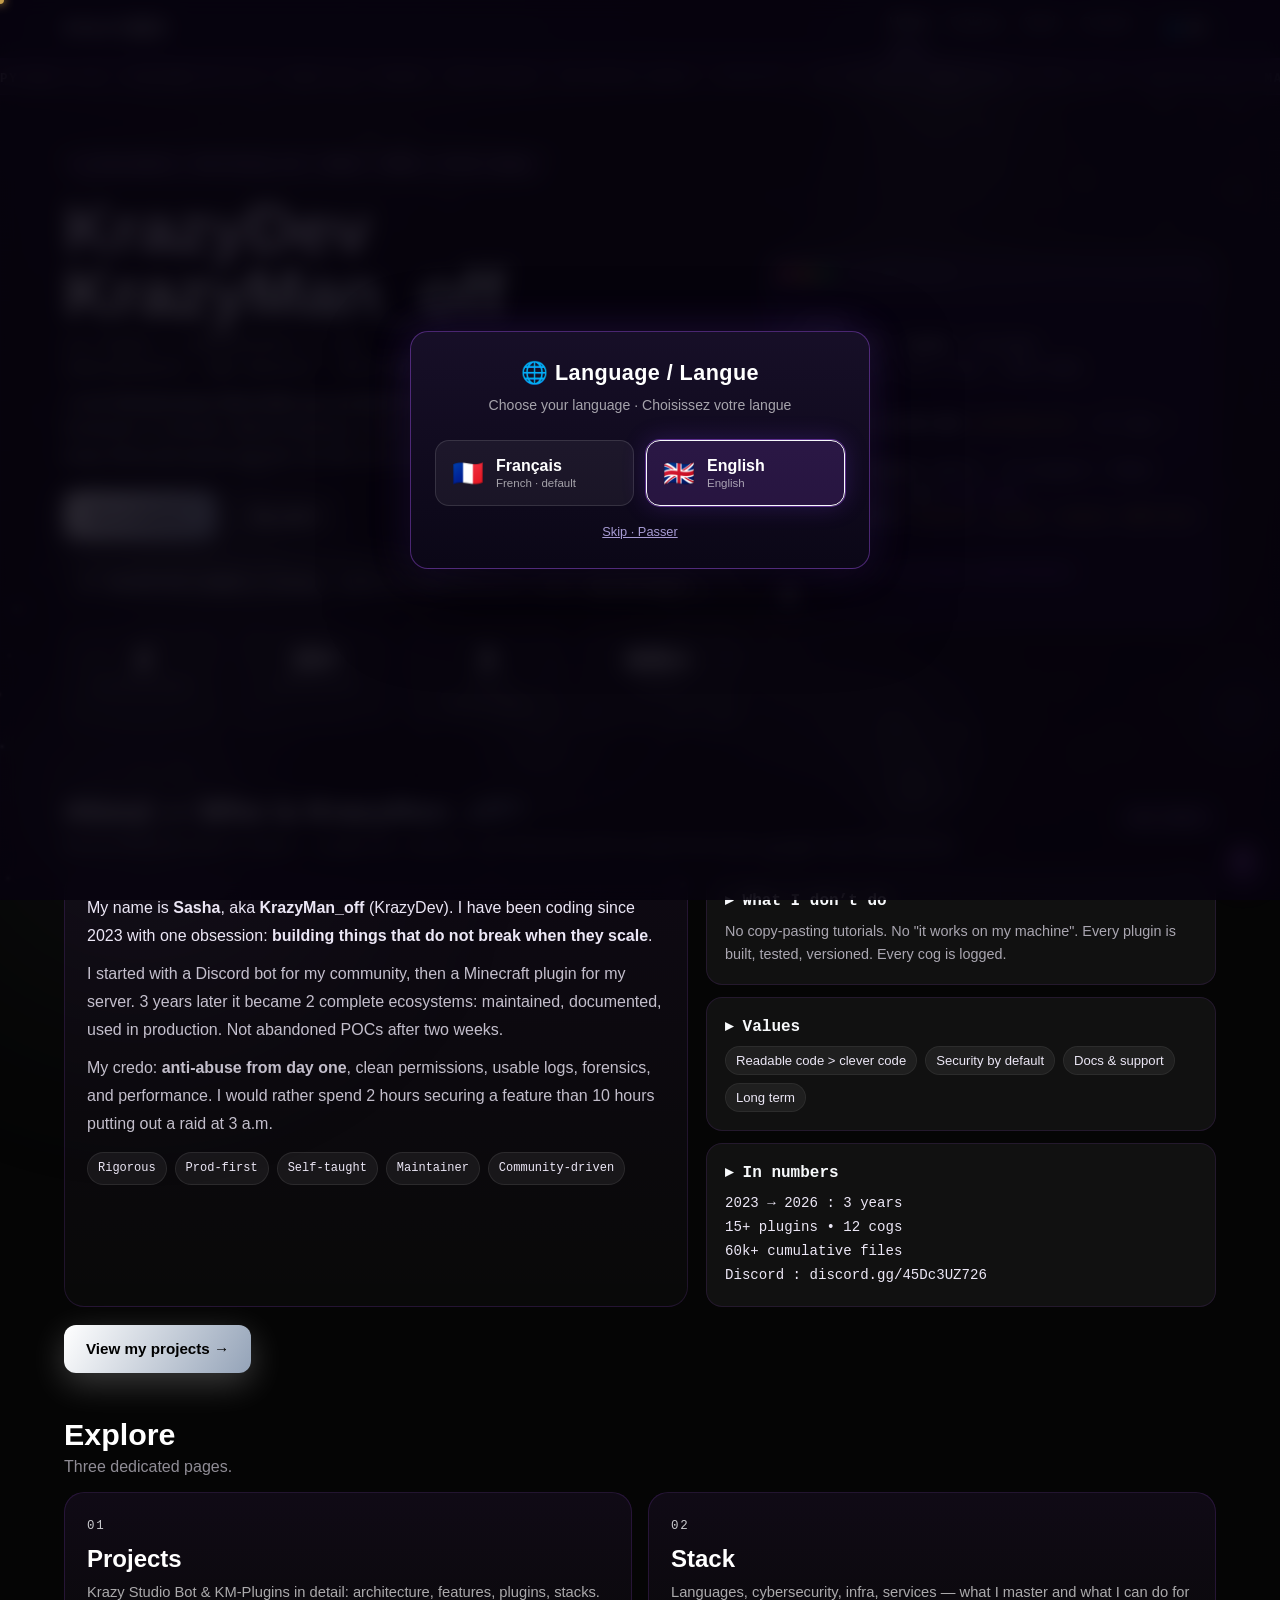
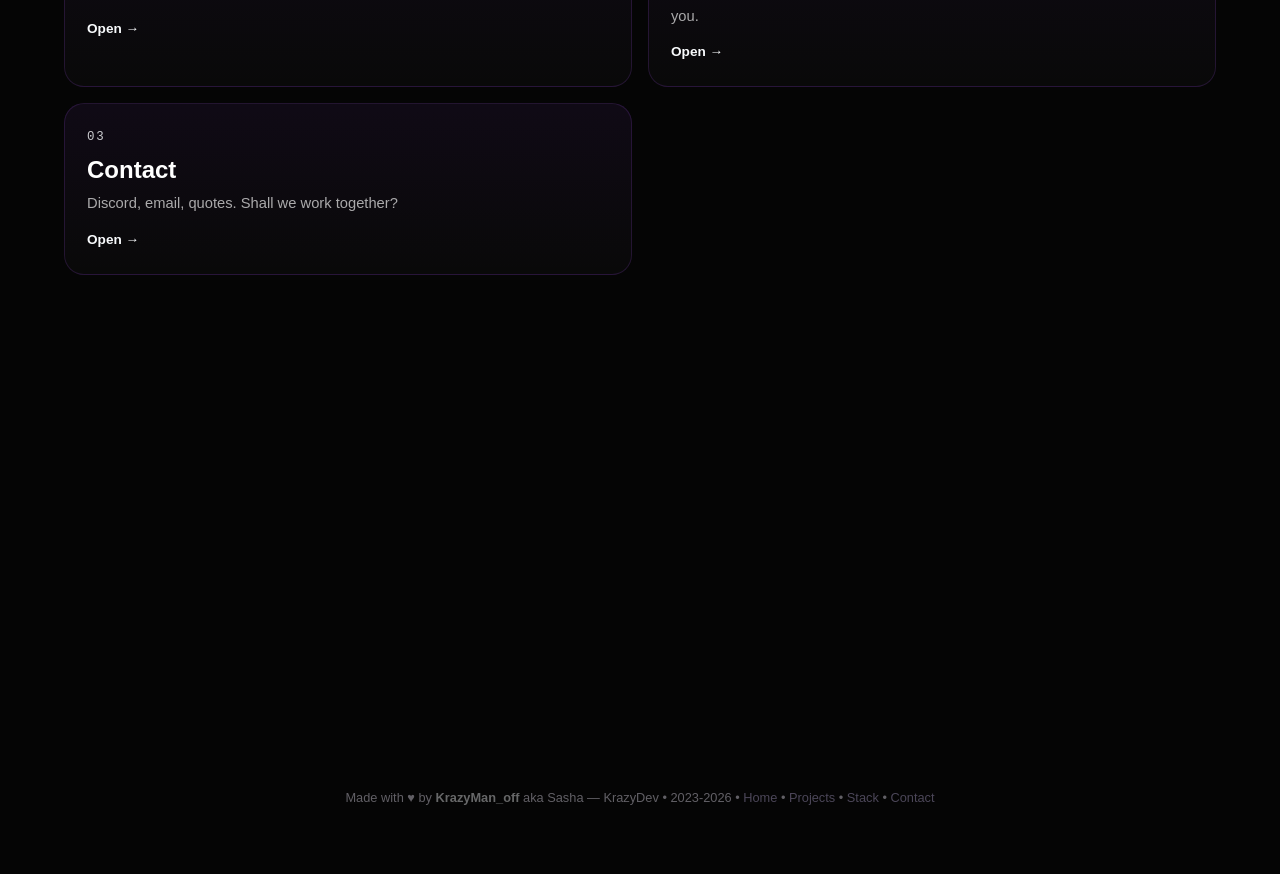
==== commit cf0aa256: "Moteur fond v2 organise (delta-time, pools, DPR cap) + meteores/ondes + anti-cache JS/CSS v2/v3 + fa" ====
--- a/public/index.html
+++ b/public/index.html
@@ -3,6 +3,7 @@
 <head>
 <meta charset="UTF-8">
 <meta name="viewport" content="width=device-width, initial-scale=1.0">
+<link rel="icon" href="data:image/svg+xml,<svg xmlns=%27http://www.w3.org/2000/svg%27 viewBox=%270 0 32 32%27><rect width=%2732%27 height=%2732%27 rx=%277%27 fill=%27%23000%27/><text x=%2716%27 y=%2722%27 font-size=%2718%27 text-anchor=%27middle%27 fill=%27white%27 font-family=%27monospace%27>K</text></svg>">
 <meta http-equiv="Content-Security-Policy" content="default-src 'self'; script-src 'self'; style-src 'self' 'unsafe-inline' https://fonts.googleapis.com; font-src 'self' https://fonts.gstatic.com; img-src 'self' data:; connect-src 'self' https://formsubmit.co; base-uri 'self'; form-action 'self' https://formsubmit.co; object-src 'none'; upgrade-insecure-requests">
 <title>KrazyDev — KrazyMan_off (Sasha) | Accueil</title>
 <script src="js/guard.js"></script>
@@ -10,7 +11,7 @@
 <link href="https://fonts.googleapis.com/css2?family=JetBrains+Mono:wght@400;700&family=Plus+Jakarta+Sans:wght@400;600;800&family=Space+Grotesk:wght@400;600;700&display=swap" rel="stylesheet">
 <link rel="stylesheet" href="css/style.css">
 <link rel="stylesheet" href="css/easter-egg.css?v=3">
-<link rel="stylesheet" href="css/theme-bw.css?v=2">
+<link rel="stylesheet" href="css/theme-bw.css?v=3">
 <meta name="theme-color" content="#050505">
 <meta name="robots" content="index, follow">
 <meta property="og:type" content="website">
@@ -144,7 +145,7 @@
 </div>
 
 <script src="js/i18n.js"></script>
-<script src="js/particles.js"></script>
+<script src="js/particles.js?v=2"></script>
 <script src="js/easter-egg.js?v=3"></script>
 <script src="js/app.js"></script>
 </body>
--- a/public/css/theme-bw.css
+++ b/public/css/theme-bw.css
@@ -13,6 +13,7 @@
 body::before{width:560px;height:560px;top:-160px;right:-140px;
   background:radial-gradient(circle,rgba(255,255,255,.14),transparent 65%);
   animation:orbFloat 11s ease-in-out infinite}
+#particles{opacity:.8 !important}
 body::after{width:640px;height:640px;bottom:-220px;left:-180px;
   background:radial-gradient(circle,rgba(148,163,184,.16),transparent 65%);
   animation:orbFloat 14s ease-in-out infinite reverse}
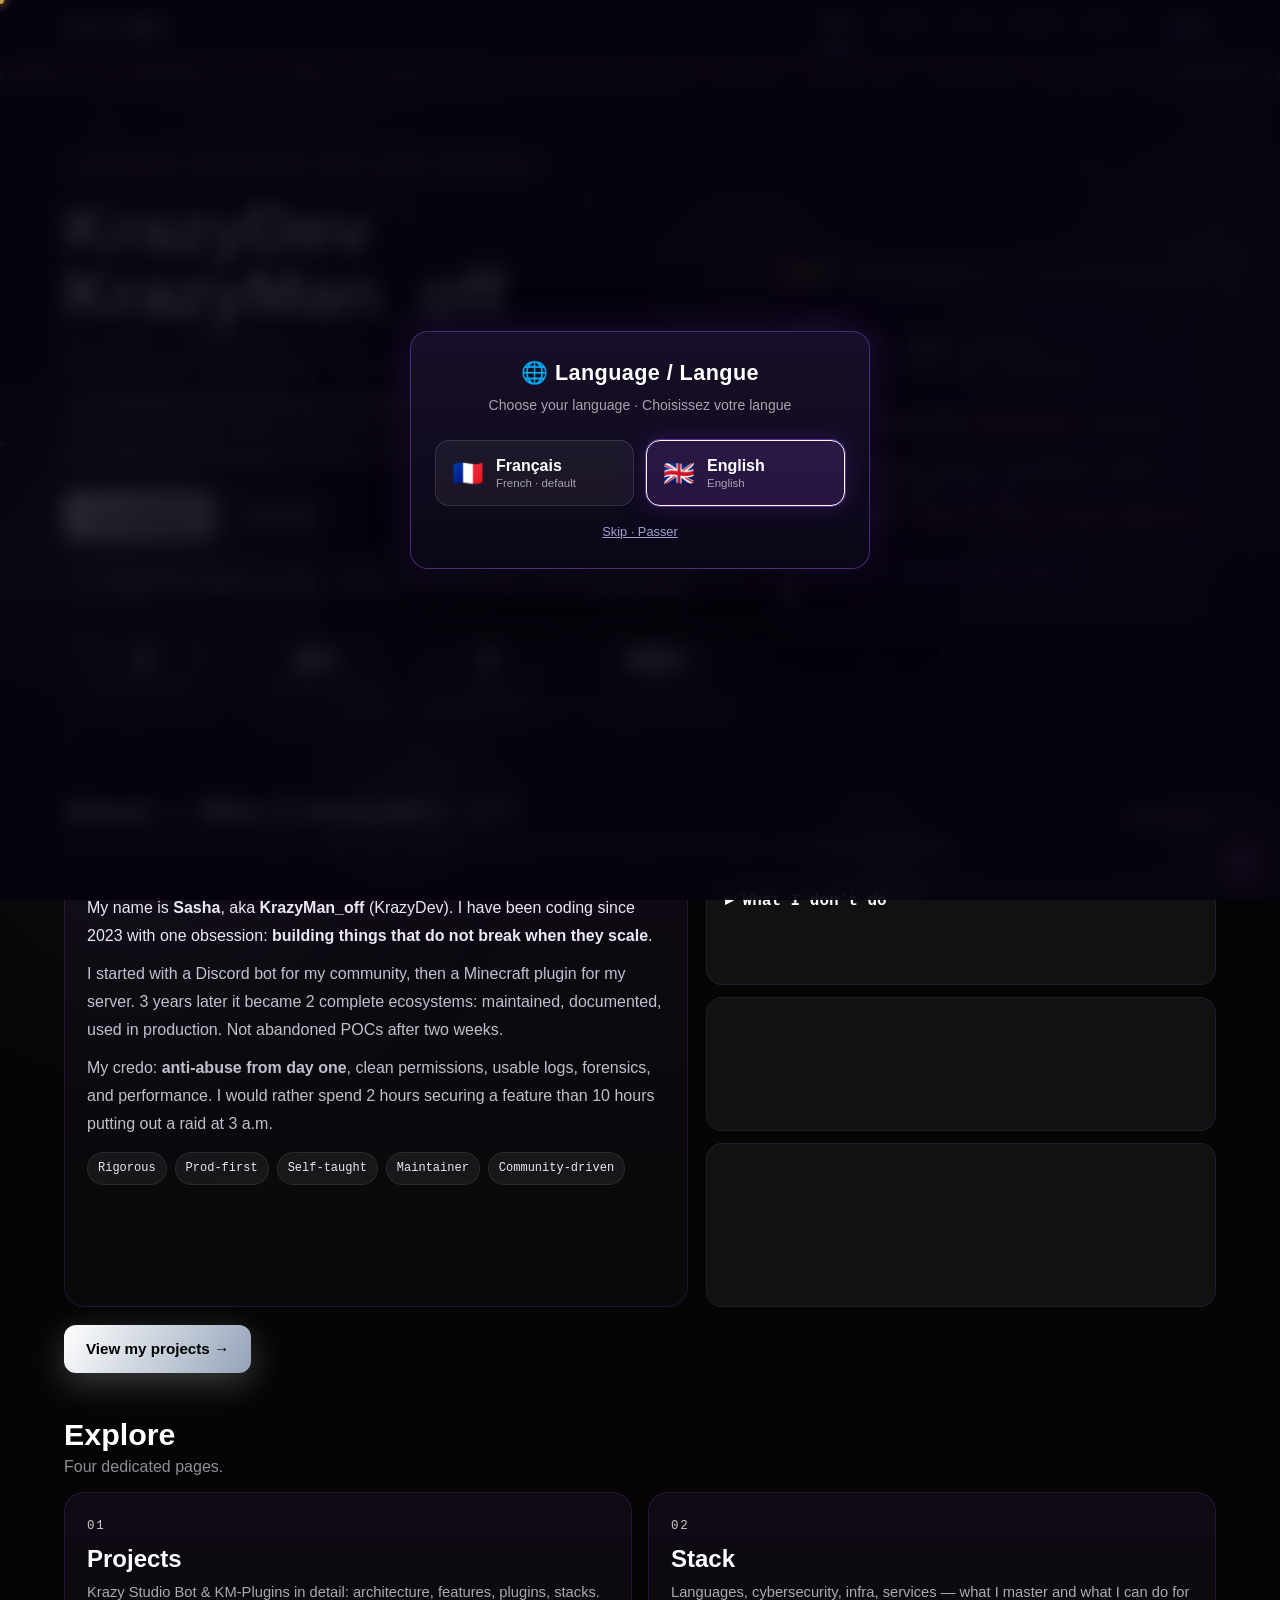
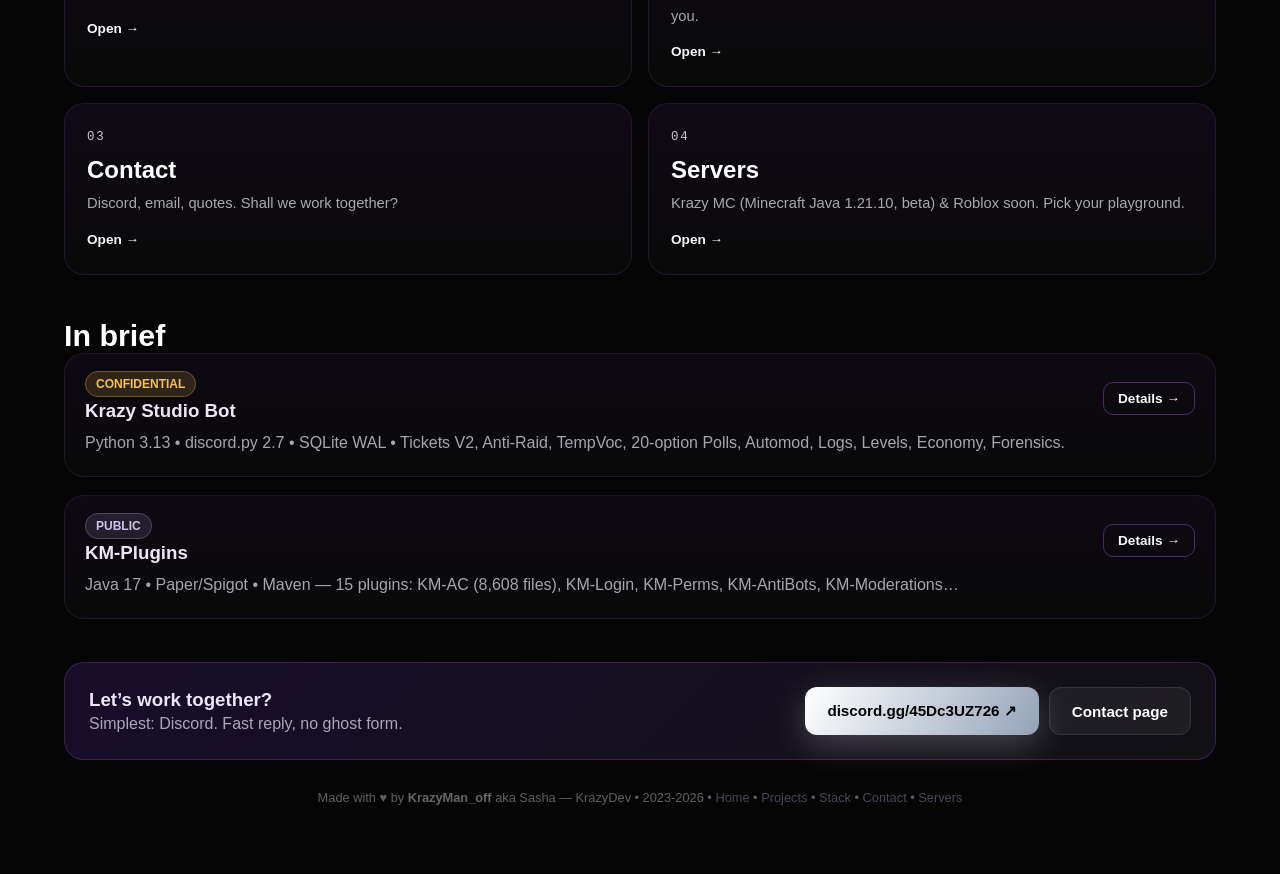
==== commit e6ec3138: "Categorie Serveurs: page servers.html (selecteur Minecraft/Roblox, presentation Krazy MC, Roblox com" ====
--- a/public/index.html
+++ b/public/index.html
@@ -30,7 +30,7 @@
 <div id="progress"></div>
 <canvas id="particles" style="opacity:.4"></canvas>
 <div class="bg"></div><div class="grid-bg"></div><div class="scanline"></div>
-<nav><div class="nav-inner"><div class="logo glitch" data-text="KRAZYDEV">KRAZY<span>DEV</span></div><div class="nav-links"><a href="index.html" class="active">Accueil</a><a href="projets.html">Projets</a><a href="skills.html">Stack</a><a href="contact.html">Contact</a></div></div></nav>
+<nav><div class="nav-inner"><div class="logo glitch" data-text="KRAZYDEV">KRAZY<span>DEV</span></div><div class="nav-links"><a href="index.html" class="active">Accueil</a><a href="projets.html">Projets</a><a href="skills.html">Stack</a><a href="contact.html">Contact</a><a href="servers.html">Serveurs</a></div></div></nav>
 <div class="marquee"><div class="marquee-track"><span>PYTHON 3.13 • DISCORD.PY 2.7 • JAVA 17 • PAPER • RUST/AXUM • KM-MOTOR GAMES • BIENTÔT • SQLITE WAL • ANTI-RAID • ANTI-BOT • MATPLOTLIB • MAVEN • TOKIO • TOWER • </span><span>PYTHON 3.13 • DISCORD.PY 2.7 • JAVA 17 • PAPER • RUST/AXUM • KM-MOTOR GAMES • BIENTÔT • SQLITE WAL • ANTI-RAID • ANTI-BOT • MATPLOTLIB • MAVEN • TOKIO • TOWER • </span></div></div>
 
 <!-- HERO -->
@@ -101,11 +101,12 @@
   <!-- NAVIGATION PAGES -->
   <div class="section reveal">
     <h2>Explorer</h2>
-    <p class="lead">Trois pages dédiées.</p>
+    <p class="lead">Quatre pages dédiées.</p>
     <div class="page-grid">
       <a href="projets.html" class="page-card tilt"><div class="pc-num">01</div><h3>Projets</h3><p>Krazy Studio Bot & KM-Plugins dans le détail : archi, features, plugins, stacks.</p><span class="pc-go">Ouvrir →</span></a>
       <a href="skills.html" class="page-card tilt"><div class="pc-num">02</div><h3>Stack</h3><p>Langages, cybersécurité, infra, services — ce que je maîtrise et ce que je peux faire pour toi.</p><span class="pc-go">Ouvrir →</span></a>
       <a href="contact.html" class="page-card tilt"><div class="pc-num">03</div><h3>Contact</h3><p>Discord, email, devis. On bosse ensemble ?</p><span class="pc-go">Ouvrir →</span></a>
+      <a href="servers.html" class="page-card tilt"><div class="pc-num">04</div><h3>Serveurs</h3><p>Krazy MC (Minecraft Java 1.21.10, bêta) & Roblox bientôt. Choisis ton terrain de jeu.</p><span class="pc-go">Ouvrir →</span></a>
     </div>
   </div>
 
@@ -141,7 +142,7 @@
     </div>
   </div>
 
-  <footer>Fait avec ♥ par <b style="color:var(--red)">KrazyMan_off</b> aka Sasha — KrazyDev • 2023-2026 • <a href="index.html">Accueil</a> • <a href="projets.html">Projets</a> • <a href="skills.html">Stack</a> • <a href="contact.html">Contact</a></footer>
+  <footer>Fait avec ♥ par <b style="color:var(--red)">KrazyMan_off</b> aka Sasha — KrazyDev • 2023-2026 • <a href="index.html">Accueil</a> • <a href="projets.html">Projets</a> • <a href="skills.html">Stack</a> • <a href="contact.html">Contact</a> • <a href="servers.html">Serveurs</a></footer>
 </div>
 
 <script src="js/i18n.js"></script>
